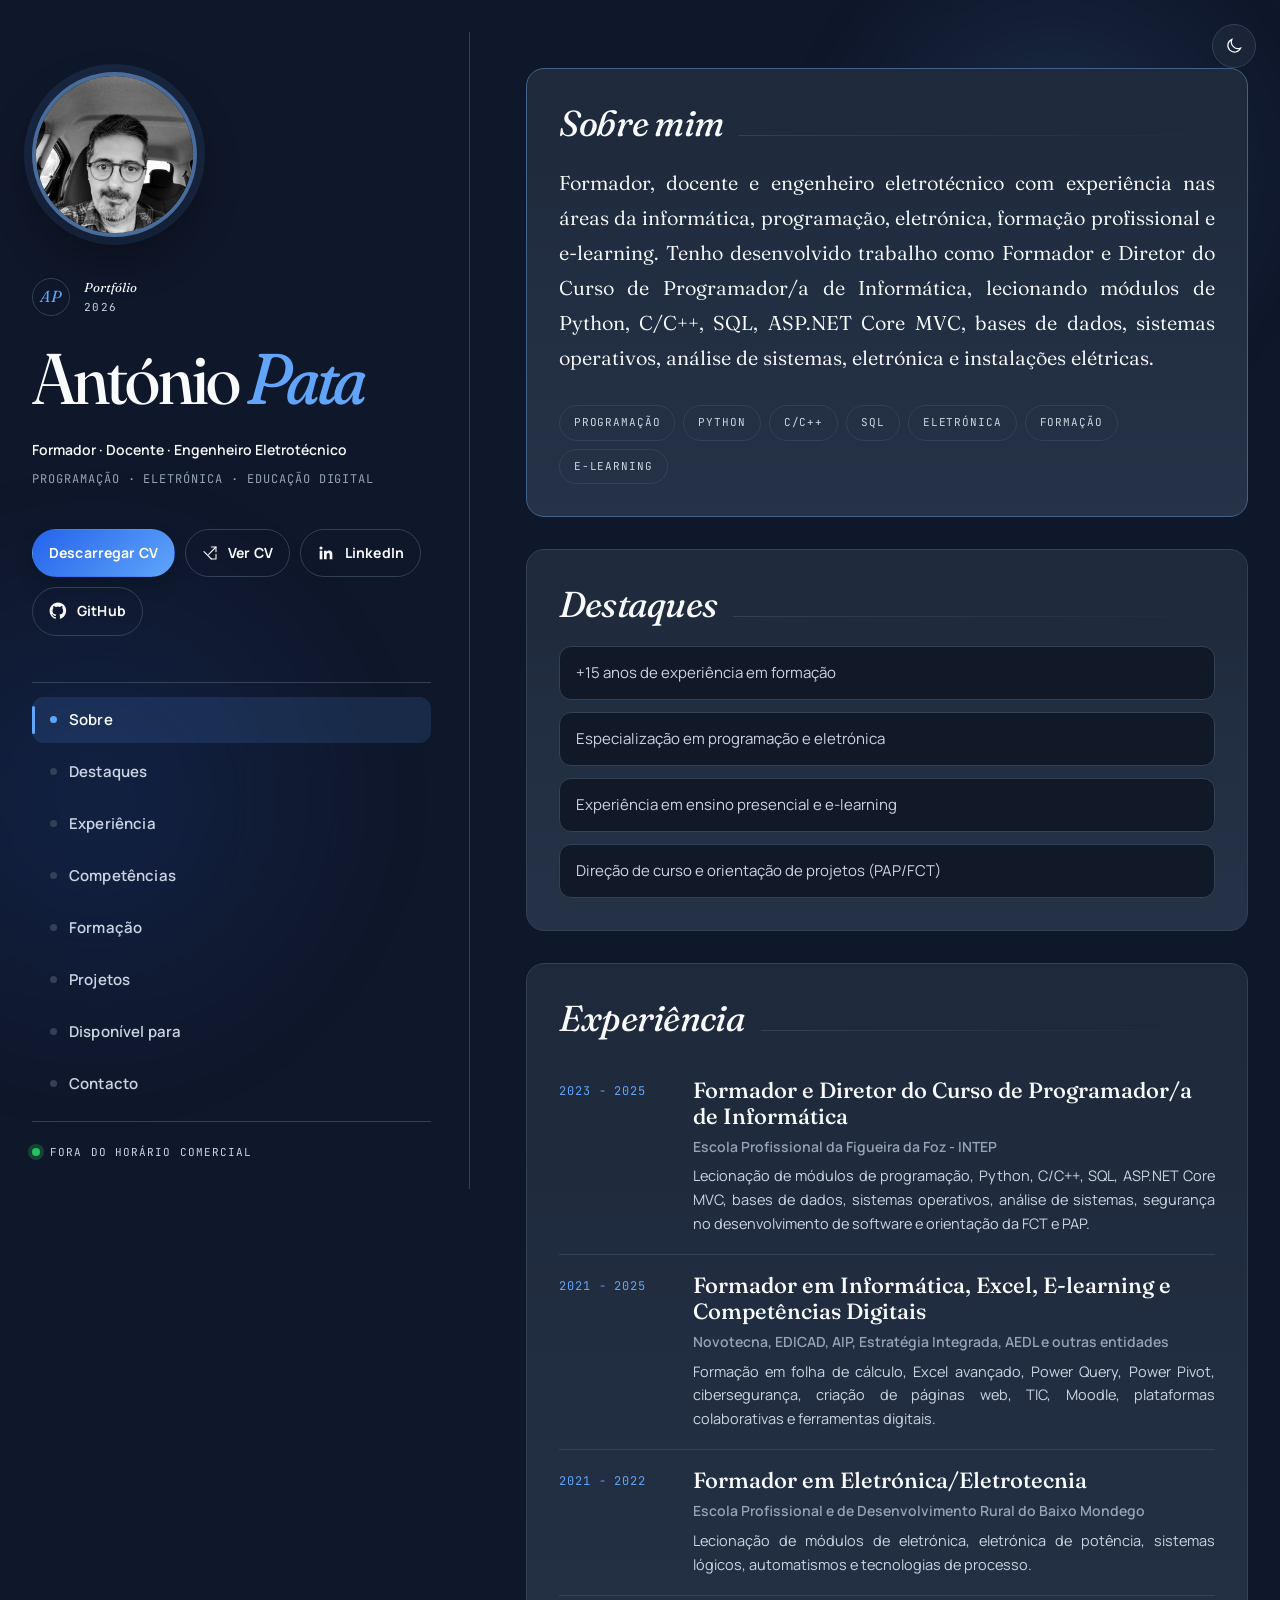
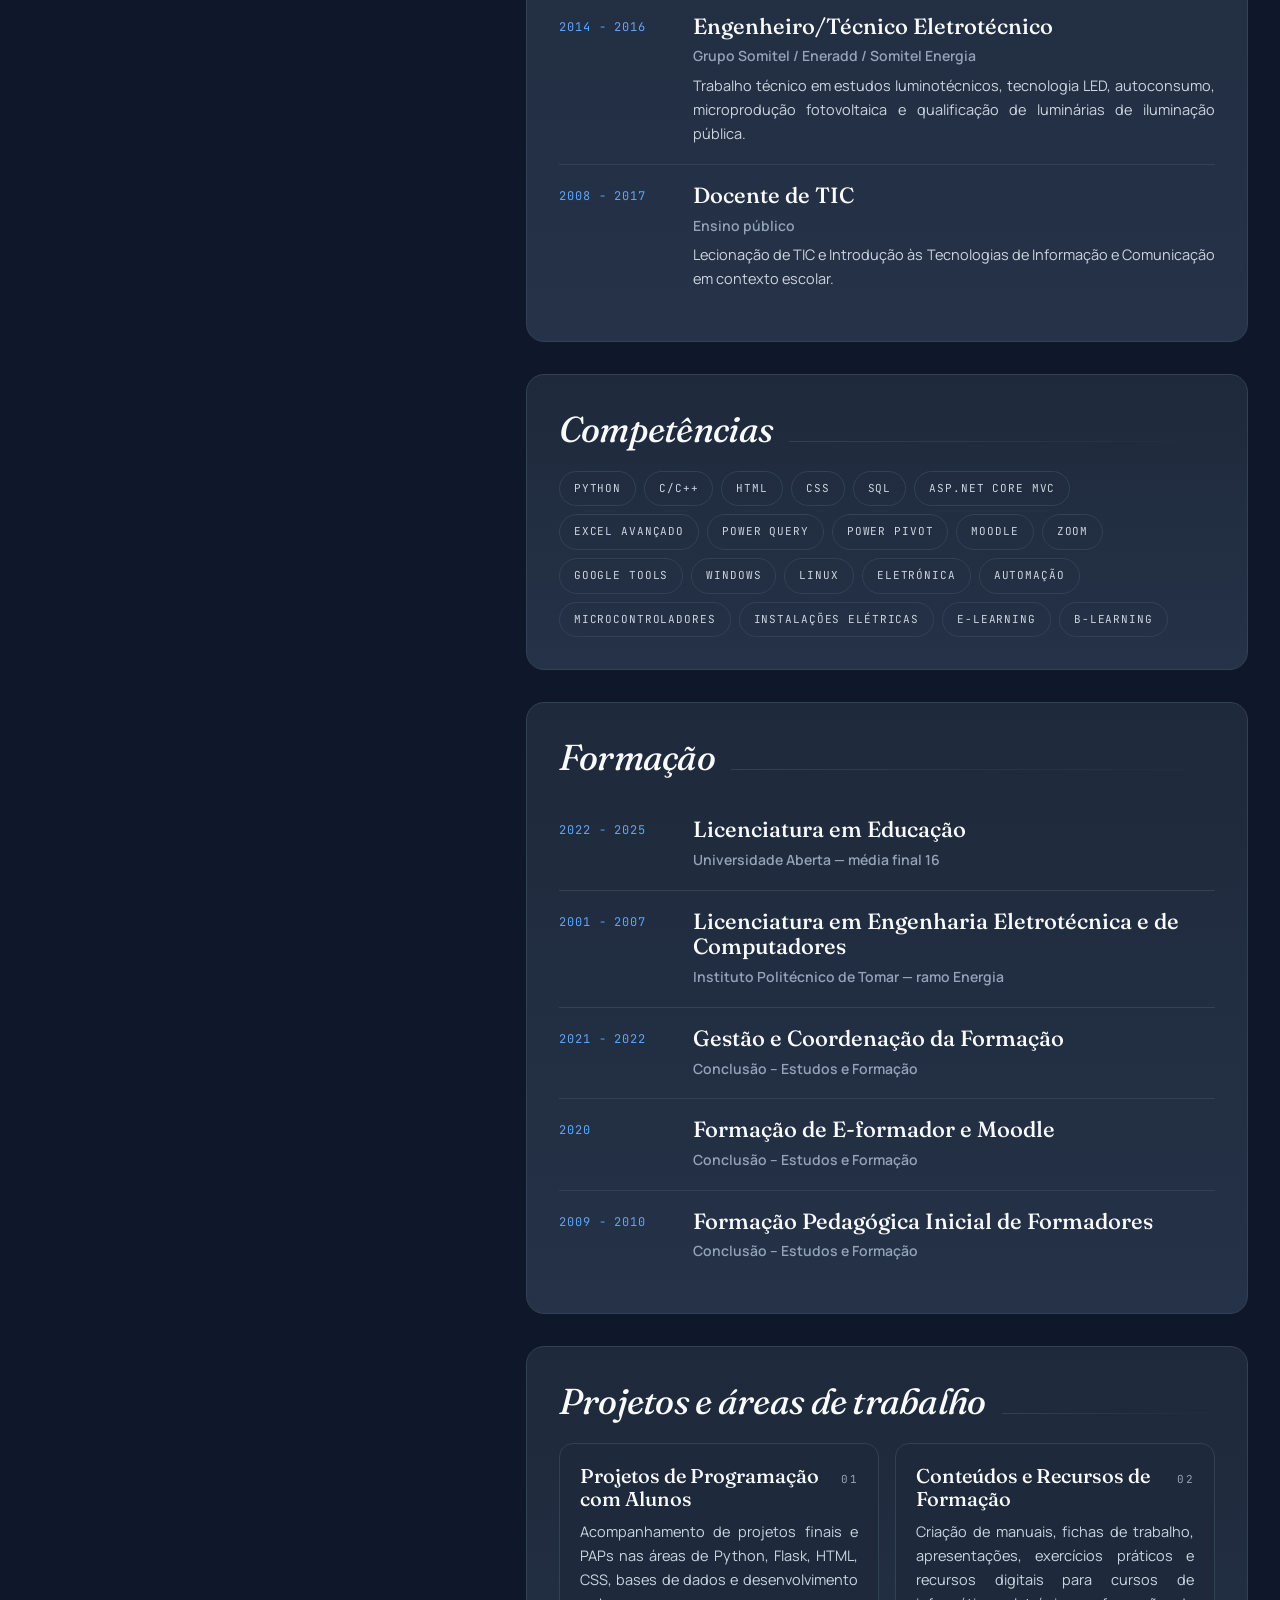
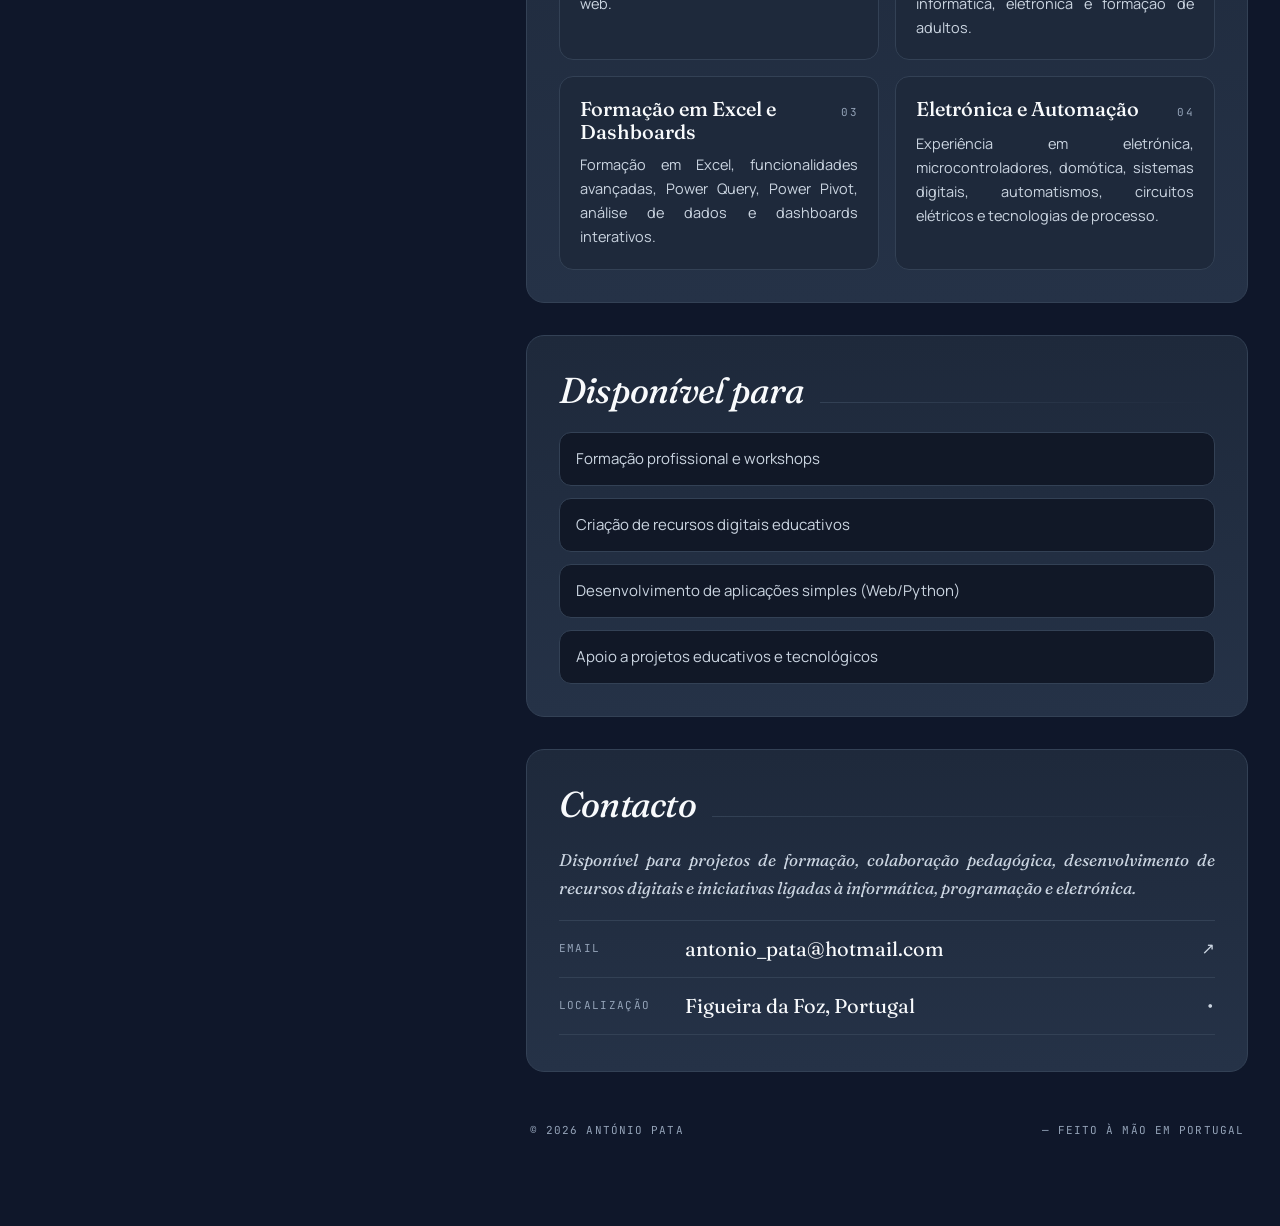
==== index.html @ c6e894ac "Refactor navigation and section IDs in index.html" ====
<!DOCTYPE html>
<html lang="pt">
<head>
  <meta charset="UTF-8">
  <meta name="viewport" content="width=device-width, initial-scale=1.0">

  <title>António Pata | Formador, Docente e Engenheiro Eletrotécnico</title>

  <meta name="description" content="Portfólio de António Pata. Formador, docente e engenheiro eletrotécnico com experiência em programação, informática, eletrónica, educação digital e formação profissional.">

  <link rel="preconnect" href="https://fonts.googleapis.com">
  <link rel="preconnect" href="https://fonts.gstatic.com" crossorigin>
  <link href="https://fonts.googleapis.com/css2?family=Fraunces:ital,opsz,wght,SOFT,WONK@0,9..144,300..900,0..100,0..1;1,9..144,300..900,0..100,0..1&family=Manrope:wght@300..800&family=JetBrains+Mono:wght@400;500&display=swap" rel="stylesheet">

  <link rel="stylesheet" href="style.css">
  <!-- Google tag (gtag.js) -->
<script async src="https://www.googletagmanager.com/gtag/js?id=G-9JG4XQQKQ0"></script>
<script>
  window.dataLayer = window.dataLayer || [];
  function gtag(){dataLayer.push(arguments);}
  gtag('js', new Date());

  gtag('config', 'G-9JG4XQQKQ0');
</script>
</head>

<body>

<div class="grain" aria-hidden="true"></div>

<button id="toggle-theme" type="button" aria-label="Alternar tema">
  <span class="t-icon t-sun" aria-hidden="true">
    <svg viewBox="0 0 24 24" fill="none" stroke="currentColor" stroke-width="1.5" stroke-linecap="round">
      <circle cx="12" cy="12" r="4"/>
      <path d="M12 3v1.5M12 19.5V21M3 12h1.5M19.5 12H21M5.6 5.6l1.1 1.1M17.3 17.3l1.1 1.1M5.6 18.4l1.1-1.1M17.3 6.7l1.1-1.1"/>
    </svg>
  </span>
  <span class="t-icon t-moon" aria-hidden="true">
    <svg viewBox="0 0 24 24" fill="none" stroke="currentColor" stroke-width="1.5" stroke-linecap="round">
      <path d="M20 14.5A8 8 0 0 1 9.5 4 8 8 0 1 0 20 14.5z"/>
    </svg>
  </span>
</button>

<div class="shell">

  <aside class="sidebar">
    <div class="sidebar-inner">

      <div class="profile-photo">
        <img src="foto.jpg" alt="António Pata" loading="lazy">
      </div>

      <div class="brand">
        <span class="brand-mark" aria-hidden="true">AP</span>
        <span class="brand-meta">
          <em>Portfólio</em>
          <span>2026</span>
        </span>
      </div>

      <h1 class="display">
  <span>António</span>
  <span class="display-italic">Pata</span>
</h1>

<p class="headline-mini">
  Formador · Docente · Engenheiro Eletrotécnico
</p>

<p class="headline-sub">
  Programação · Eletrónica · Educação Digital
</p>

    
    <div class="social-buttons">

  <!-- DOWNLOAD -->
  <a href="Curriculum_Vitae_AntonioPata_pt1.pdf" download class="btn btn-primary">
    <span>Descarregar CV</span>
  </a>

  <!-- VER CV (COM ÍCONE) -->
  <a href="Curriculum_Vitae_AntonioPata_pt1.pdf" target="_blank" class="btn btn-secondary">
    <svg width="16" height="16" viewBox="0 0 24 24" fill="none" stroke="currentColor" stroke-width="1.6" stroke-linecap="round" stroke-linejoin="round">
      <path d="M14 3h7v7"/>
      <path d="M10 14L21 3"/>
      <path d="M21 14v7h-7"/>
      <path d="M3 10l11 11"/>
    </svg>
    <span>Ver CV</span>
  </a>

  <!-- LINKEDIN -->
  <a href="https://www.linkedin.com/in/antoniopata/" target="_blank" class="btn btn-secondary">
    <svg width="18" height="18" viewBox="0 0 24 24" fill="currentColor">
      <path d="M20.447 20.452h-3.554v-5.569c0-1.328-.027-3.037-1.852-3.037-1.853 0-2.136 1.445-2.136 2.939v5.667H9.351V9h3.414v1.561h.046c.477-.9 1.637-1.85 3.37-1.85 3.601 0 4.267 2.37 4.267 5.455v6.286z"/>
      <path d="M5.337 7.433a2.062 2.062 0 01-2.063-2.065 2.064 2.064 0 112.063 2.065z"/>
      <path d="M3.555 9h3.564v11.452H3.555z"/>
    </svg>
    <span>LinkedIn</span>
  </a>

  <!-- GITHUB -->
  <a href="https://github.com/APata7" target="_blank" class="btn btn-secondary">
    <svg width="18" height="18" viewBox="0 0 24 24" fill="currentColor">
      <path d="M12 .5C5.73.5.75 5.48.75 11.75c0 4.93 3.18 9.11 7.59 10.59.55.1.75-.24.75-.53v-1.86c-3.09.67-3.74-1.49-3.74-1.49-.5-1.27-1.22-1.6-1.22-1.6-1-.68.08-.66.08-.66 1.1.08 1.68 1.13 1.68 1.13.98 1.67 2.57 1.19 3.2.91.1-.71.38-1.19.69-1.46-2.47-.28-5.07-1.23-5.07-5.5 0-1.22.43-2.22 1.14-3-.11-.28-.5-1.4.11-2.91 0 0 .93-.3 3.05 1.14a10.6 10.6 0 015.56 0c2.12-1.44 3.05-1.14 3.05-1.14.61 1.51.22 2.63.11 2.91.71.78 1.14 1.78 1.14 3 0 4.28-2.6 5.21-5.08 5.49.39.34.73 1 .73 2.02v2.99c0 .29.2.64.76.53 4.4-1.48 7.58-5.66 7.58-10.59C23.25 5.48 18.27.5 12 .5z"/>
    </svg>
    <span>GitHub</span>
  </a>

</div>

      <nav class="dock" aria-label="Secções">
        <a href="#hero"  class="active">Sobre</a>
        <a href="#destaques">Destaques</a>
         <a href="#experiencia">Experiência</a>
        <a href="#competencias">Competências</a>
        <a href="#formacao">Formação</a>
        <a href="#projetos">Projetos</a>
         <a href="#disponivel">Disponível para</a>
        <a href="#contacto">Contacto</a>
      </nav>

      <footer class="sidebar-foot">
        <span class="dot" aria-hidden="true"></span>
        <span id="status">disponível para projetos</span>
      </footer>

    </div>
  </aside>

  <main>

    <section id="hero" class="block block-hero" data-reveal>
      <header class="block-head">
        <h2>Sobre mim</h2>
        <span class="block-rule" aria-hidden="true"></span>
      </header>

      <p id="sobre-texto" class="prose">
        Formador, docente e engenheiro eletrotécnico com experiência nas áreas da informática, programação, eletrónica, formação profissional e e-learning. Tenho desenvolvido trabalho como Formador e Diretor do Curso de Programador/a de Informática, lecionando módulos de Python, C/C++, SQL, ASP.NET Core MVC, bases de dados, sistemas operativos, análise de sistemas, eletrónica e instalações elétricas.
      </p>

      <ul class="chips" id="sobre-chips" aria-label="Áreas de atuação">
        <li>Programação</li>
        <li>Python</li>
        <li>C/C++</li>
        <li>SQL</li>
        <li>Eletrónica</li>
        <li>Formação</li>
        <li>E-learning</li>
      </ul>
    </section>
    <section id="destaques" class="block" data-reveal>
  <header class="block-head">
   <h2>Destaques</h2>
    <span class="block-rule"></span>
  </header>

  <ul class="highlights">
    <li>+15 anos de experiência em formação</li>
    <li>Especialização em programação e eletrónica</li>
    <li>Experiência em ensino presencial e e-learning</li>
    <li>Direção de curso e orientação de projetos (PAP/FCT)</li>
  </ul>
</section>

    <section id="experiencia" class="block" data-reveal>
      <header class="block-head">
       <h2>Experiência</h2>
        <span class="block-rule" aria-hidden="true"></span>
      </header>

      <ul class="timeline" id="experiencia-list">
        <li class="timeline-item">
          <span class="timeline-year">2023 - 2025</span>
          <div class="timeline-body">
            <span class="timeline-cargo">Formador e Diretor do Curso de Programador/a de Informática</span>
            <span class="timeline-empresa">Escola Profissional da Figueira da Foz - INTEP</span>
            <p class="projeto-desc">Lecionação de módulos de programação, Python, C/C++, SQL, ASP.NET Core MVC, bases de dados, sistemas operativos, análise de sistemas, segurança no desenvolvimento de software e orientação da FCT e PAP.</p>
          </div>
        </li>

        <li class="timeline-item">
          <span class="timeline-year">2021 - 2025</span>
          <div class="timeline-body">
            <span class="timeline-cargo">Formador em Informática, Excel, E-learning e Competências Digitais</span>
            <span class="timeline-empresa">Novotecna, EDICAD, AIP, Estratégia Integrada, AEDL e outras entidades</span>
            <p class="projeto-desc">Formação em folha de cálculo, Excel avançado, Power Query, Power Pivot, cibersegurança, criação de páginas web, TIC, Moodle, plataformas colaborativas e ferramentas digitais.</p>
          </div>
        </li>

        <li class="timeline-item">
          <span class="timeline-year">2021 - 2022</span>
          <div class="timeline-body">
            <span class="timeline-cargo">Formador em Eletrónica/Eletrotecnia</span>
            <span class="timeline-empresa">Escola Profissional e de Desenvolvimento Rural do Baixo Mondego</span>
            <p class="projeto-desc">Lecionação de módulos de eletrónica, eletrónica de potência, sistemas lógicos, automatismos e tecnologias de processo.</p>
          </div>
        </li>

        <li class="timeline-item">
          <span class="timeline-year">2014 - 2016</span>
          <div class="timeline-body">
            <span class="timeline-cargo">Engenheiro/Técnico Eletrotécnico</span>
            <span class="timeline-empresa">Grupo Somitel / Eneradd / Somitel Energia</span>
            <p class="projeto-desc">Trabalho técnico em estudos luminotécnicos, tecnologia LED, autoconsumo, microprodução fotovoltaica e qualificação de luminárias de iluminação pública.</p>
          </div>
        </li>

        <li class="timeline-item">
          <span class="timeline-year">2008 - 2017</span>
          <div class="timeline-body">
            <span class="timeline-cargo">Docente de TIC</span>
            <span class="timeline-empresa">Ensino público</span>
            <p class="projeto-desc">Lecionação de TIC e Introdução às Tecnologias de Informação e Comunicação em contexto escolar.</p>
          </div>
        </li>
      </ul>
    </section>

    <section id="competencias" class="block" data-reveal>
      <header class="block-head">
        <h2>Competências</h2>
        <span class="block-rule" aria-hidden="true"></span>
      </header>

      <ul class="chips">
        <li>Python</li>
        <li>C/C++</li>
        <li>HTML</li>
        <li>CSS</li>
        <li>SQL</li>
        <li>ASP.NET Core MVC</li>
        <li>Excel Avançado</li>
        <li>Power Query</li>
        <li>Power Pivot</li>
        <li>Moodle</li>
        <li>Zoom</li>
        <li>Google Tools</li>
        <li>Windows</li>
        <li>Linux</li>
        <li>Eletrónica</li>
        <li>Automação</li>
        <li>Microcontroladores</li>
        <li>Instalações Elétricas</li>
        <li>E-learning</li>
        <li>B-learning</li>
      </ul>
    </section>

    <section id="formacao" class="block" data-reveal>
      <header class="block-head">
       <h2>Formação</h2>
        <span class="block-rule" aria-hidden="true"></span>
      </header>

      <ul class="timeline">
        <li class="timeline-item">
          <span class="timeline-year">2022 - 2025</span>
          <div class="timeline-body">
            <span class="timeline-cargo">Licenciatura em Educação</span>
            <span class="timeline-empresa">Universidade Aberta — média final 16</span>
          </div>
        </li>

        <li class="timeline-item">
          <span class="timeline-year">2001 - 2007</span>
          <div class="timeline-body">
            <span class="timeline-cargo">Licenciatura em Engenharia Eletrotécnica e de Computadores</span>
            <span class="timeline-empresa">Instituto Politécnico de Tomar — ramo Energia</span>
          </div>
        </li>

        <li class="timeline-item">
          <span class="timeline-year">2021 - 2022</span>
          <div class="timeline-body">
            <span class="timeline-cargo">Gestão e Coordenação da Formação</span>
            <span class="timeline-empresa">Conclusão – Estudos e Formação</span>
          </div>
        </li>

        <li class="timeline-item">
          <span class="timeline-year">2020</span>
          <div class="timeline-body">
            <span class="timeline-cargo">Formação de E-formador e Moodle</span>
            <span class="timeline-empresa">Conclusão – Estudos e Formação</span>
          </div>
        </li>

        <li class="timeline-item">
          <span class="timeline-year">2009 - 2010</span>
          <div class="timeline-body">
            <span class="timeline-cargo">Formação Pedagógica Inicial de Formadores</span>
            <span class="timeline-empresa">Conclusão – Estudos e Formação</span>
          </div>
        </li>
      </ul>
    </section>

    <section id="projetos" class="block" data-reveal>
      <header class="block-head">
       <h2>Projetos e áreas de trabalho</h2>
        <span class="block-rule" aria-hidden="true"></span>
      </header>

      <div class="projetos" id="projetos-list">
        <article class="projeto">
          <div class="projeto-head">
            <h3 class="projeto-nome">Projetos de Programação com Alunos</h3>
            <span class="projeto-num">01</span>
          </div>
          <p class="projeto-desc">Acompanhamento de projetos finais e PAPs nas áreas de Python, Flask, HTML, CSS, bases de dados e desenvolvimento web.</p>
        </article>

        <article class="projeto">
          <div class="projeto-head">
            <h3 class="projeto-nome">Conteúdos e Recursos de Formação</h3>
            <span class="projeto-num">02</span>
          </div>
          <p class="projeto-desc">Criação de manuais, fichas de trabalho, apresentações, exercícios práticos e recursos digitais para cursos de informática, eletrónica e formação de adultos.</p>
        </article>

        <article class="projeto">
          <div class="projeto-head">
            <h3 class="projeto-nome">Formação em Excel e Dashboards</h3>
            <span class="projeto-num">03</span>
          </div>
          <p class="projeto-desc">Formação em Excel, funcionalidades avançadas, Power Query, Power Pivot, análise de dados e dashboards interativos.</p>
        </article>

        <article class="projeto">
          <div class="projeto-head">
            <h3 class="projeto-nome">Eletrónica e Automação</h3>
            <span class="projeto-num">04</span>
          </div>
          <p class="projeto-desc">Experiência em eletrónica, microcontroladores, domótica, sistemas digitais, automatismos, circuitos elétricos e tecnologias de processo.</p>
        </article>
      </div>
    </section>
    <section id="disponivel" class="block" data-reveal>
  <header class="block-head">
   <h2>Disponível para</h2>
    <span class="block-rule"></span>
  </header>

  <ul class="disponivel">
    <li>Formação profissional e workshops</li>
    <li>Criação de recursos digitais educativos</li>
    <li>Desenvolvimento de aplicações simples (Web/Python)</li>
    <li>Apoio a projetos educativos e tecnológicos</li>
  </ul>
</section>

    <section id="contacto" class="block block-contact" data-reveal>
      <header class="block-head">
       <h2>Contacto</h2>
        <span class="block-rule" aria-hidden="true"></span>
      </header>

      <p class="contact-lede">
        Disponível para projetos de formação, colaboração pedagógica, desenvolvimento de recursos digitais e iniciativas ligadas à informática, programação e eletrónica.
      </p>

      <div class="contact-list" id="contacto-list">
        <a class="contact-row" href="mailto:antonio_pata@hotmail.com">
          <span class="contact-label">Email</span>
          <span class="contact-value">antonio_pata@hotmail.com</span>
          <span class="contact-arrow">↗</span>
        </a>

        
        <div class="contact-row">
          <span class="contact-label">Localização</span>
          <span class="contact-value">Figueira da Foz, Portugal</span>
          <span class="contact-arrow">•</span>
        </div>
      </div>
    </section>

    <footer class="page-foot">
      <span>&copy; <span id="year"></span> António Pata</span>
      <span class="page-foot-mark">&mdash; feito à mão em Portugal</span>
    </footer>

  </main>
</div>

<script src="script.js"></script>
</body>
</html>
---- style.css ----
:root {
  --bg: #0f172a;
  --bg-soft: #111827;
  --surface: #1e293b;
  --surface-2: #253247;
  --line: #334155;
  --text: #f8fafc;
  --text-dim: #cbd5e1;
  --muted: #94a3b8;
  --accent: #60a5fa;
  --accent-hot: #93c5fd;
  --accent-deep: #2563eb;
  --success: #22c55e;
  --shadow: 0 20px 40px rgba(0,0,0,.35);
  --gradient: linear-gradient(135deg, var(--accent-deep), var(--accent));
  --serif: "Fraunces", "Times New Roman", serif;
  --sans: "Manrope", system-ui, sans-serif;
  --mono: "JetBrains Mono", ui-monospace, monospace;
  --maxw: 1400px;
  --radius: 18px;
}

:root.is-light {
  --bg: #f8fafc;
  --bg-soft: #f1f5f9;
  --surface: #ffffff;
  --surface-2: #f8fafc;
  --line: #e2e8f0;
  --text: #0f172a;
  --text-dim: #475569;
  --muted: #64748b;
  --accent: #2563eb;
  --accent-hot: #3b82f6;
  --accent-deep: #1d4ed8;
  --success: #16a34a;
  --shadow: 0 18px 30px rgba(15,23,42,.10);
}

* { box-sizing: border-box; }

html {
  scroll-behavior: smooth;
  scroll-padding-top: 100px;
}

html, body {
  margin: 0;
  padding: 0;
}

body {
  font-family: var(--sans);
  font-size: 16px;
  line-height: 1.6;
  background: var(--bg);
  color: var(--text);
  overflow-x: hidden;
  -webkit-font-smoothing: antialiased;
}

::selection {
  background: var(--accent);
  color: white;
}

.grain {
  position: fixed;
  inset: 0;
  pointer-events: none;
  z-index: 1;
  opacity: .035;
  mix-blend-mode: overlay;
  background-image: url("data:image/svg+xml;utf8,<svg xmlns='http://www.w3.org/2000/svg' width='160' height='160'><filter id='n'><feTurbulence type='fractalNoise' baseFrequency='0.9' numOctaves='2' stitchTiles='stitch'/><feColorMatrix values='0 0 0 0 0 0 0 0 0 0 0 0 0 0 0 0 0 0 0.6 0'/></filter><rect width='100%' height='100%' filter='url(%23n)'/></svg>");
}

body::before {
  content: "";
  position: fixed;
  inset: -20% -10% auto auto;
  width: 55vw;
  height: 55vw;
  background: radial-gradient(closest-side, color-mix(in oklab, var(--accent) 16%, transparent), transparent 70%);
  z-index: 0;
  pointer-events: none;
  filter: blur(35px);
}

body::after {
  content: "";
  position: fixed;
  left: -25%;
  bottom: -35%;
  width: 65vw;
  height: 65vw;
  background: radial-gradient(closest-side, color-mix(in oklab, var(--accent-deep) 15%, transparent), transparent 70%);
  z-index: 0;
  pointer-events: none;
  filter: blur(45px);
}

/* Layout geral */
.shell {
  position: relative;
  z-index: 2;
  display: grid;
  grid-template-columns: minmax(320px, 36%) 1fr;
  max-width: var(--maxw);
  margin: 0 auto;
  padding: 32px;
}

/* Sidebar */
.sidebar {
  position: relative;
}

.sidebar-inner {
  position: sticky;
  top: 32px;
  min-height: calc(100vh - 64px);
  padding: 32px 38px 28px 0;
  border-right: 1px solid var(--line);
  display: flex;
  flex-direction: column;
  gap: 22px;
}

/* Foto */
.profile-photo {
  margin: 8px 0 10px;
}

.profile-photo img {
  width: 165px;
  height: 165px;
  border-radius: 50%;
  object-fit: cover;
  border: 4px solid color-mix(in oklab, var(--accent) 45%, var(--line));
  box-shadow:
    0 0 0 8px color-mix(in oklab, var(--accent) 10%, transparent),
    var(--shadow);
  transition: transform .3s ease, box-shadow .3s ease;
}

.profile-photo img:hover {
  transform: scale(1.05);
}

/* Marca */
.brand {
  display: flex;
  align-items: center;
  gap: 14px;
  font-family: var(--mono);
  font-size: 11px;
  letter-spacing: .12em;
  text-transform: uppercase;
  color: var(--text-dim);
}

.brand-mark {
  display: inline-grid;
  place-items: center;
  width: 38px;
  height: 38px;
  border: 1px solid var(--line);
  border-radius: 999px;
  font-family: var(--serif);
  font-style: italic;
  font-size: 16px;
  color: var(--accent);
}

.brand-meta {
  display: flex;
  flex-direction: column;
  gap: 2px;
}

.brand-meta em {
  font-family: var(--serif);
  font-style: italic;
  font-size: 13px;
  color: var(--text);
  text-transform: none;
  letter-spacing: 0;
}

/* Nome */
.display {
  font-family: var(--serif);
  font-weight: 450;
  font-size: clamp(46px, 5.6vw, 74px);
  line-height: 1;
  letter-spacing: -0.04em;
  margin: 4px 0 2px;
  font-variation-settings: "opsz" 144, "SOFT" 35, "WONK" 1;
}

.display span {
  display: inline;
}

.display-italic {
  font-style: italic;
  color: var(--accent);
  font-variation-settings: "opsz" 144, "SOFT" 80, "WONK" 1;
}

.display-italic::before {
  content: " ";
}

/* Subtítulos do topo */
.headline-mini {
  margin: 0;
  font-family: var(--sans);
  font-size: 14px;
  font-weight: 600;
  color: var(--text);
  line-height: 1.5;
}

.headline-sub {
  margin: -12px 0 4px;
  font-family: var(--mono);
  font-size: 12px;
  letter-spacing: .08em;
  text-transform: uppercase;
  color: var(--muted);
  line-height: 1.6;
}

/* Mantido caso ainda exista no HTML */
.role,
.lede {
  display: none;
}

/* Botões */
.social-buttons {
  display: flex;
  flex-direction: row;
  flex-wrap: wrap;
  gap: 10px;
  margin: 14px 0 6px;
}

.btn {
  display: inline-flex;
  align-items: center;
  justify-content: center;
  gap: 10px;
  width: auto;
  min-width: auto;
  padding: 12px 16px;
  border-radius: 999px;
  border: 1px solid transparent;
  font-size: 14px;
  font-weight: 700;
  text-decoration: none;
  letter-spacing: .01em;
  transition: all .25s ease;
  box-shadow: 0 8px 18px rgba(0,0,0,.18);
}

.btn svg {
  flex-shrink: 0;
}

.btn-primary {
  background: var(--gradient);
  color: white;
}

.btn-secondary {
  background: transparent;
  color: var(--text);
  border-color: var(--line);
  box-shadow: none;
}

.btn:hover {
  transform: translateY(-2px);
  border-color: var(--accent);
}

.btn-secondary:hover {
  background: color-mix(in oklab, var(--accent) 12%, transparent);
  color: var(--accent-hot);
}

/* Menu */
.dock {
  display: flex;
  flex-direction: column;
  border-top: 1px solid var(--line);
  border-bottom: 1px solid var(--line);
  padding: 8px 0;
  margin-top: 18px;
}

.dock a {
  display: flex;
  align-items: baseline;
  gap: 14px;
  padding: 8px 0;
  color: var(--text-dim);
  text-decoration: none;
  font-size: 15px;
  font-weight: 500;
  transition: all .2s ease;
}

.dock a span {
  width: 22px;
  font-family: var(--mono);
  font-size: 11px;
  letter-spacing: .12em;
  color: var(--muted);
}

.dock a:hover {
  color: var(--text);
  padding-left: 8px;
}

.dock a:hover span {
  color: var(--accent);
}

/* Rodapé sidebar */
.sidebar-foot {
  display: flex;
  align-items: center;
  gap: 10px;
  margin-top: auto;
  font-family: var(--mono);
  font-size: 11px;
  letter-spacing: .1em;
  text-transform: uppercase;
  color: var(--text-dim);
}

.dot {
  width: 8px;
  height: 8px;
  background: var(--success);
  border-radius: 999px;
  box-shadow: 0 0 0 4px color-mix(in oklab, var(--success) 25%, transparent);
  animation: pulse 2.4s ease-in-out infinite;
}

@keyframes pulse {
  0%, 100% {
    box-shadow: 0 0 0 4px color-mix(in oklab, var(--success) 25%, transparent);
  }
  50% {
    box-shadow: 0 0 0 8px color-mix(in oklab, var(--success) 8%, transparent);
  }
}

/* Main */
main {
  padding: 36px 0 36px 56px;
  display: flex;
  flex-direction: column;
  gap: 24px;
}

.block {
  position: relative;
  padding: 36px 32px 32px;
  background: linear-gradient(180deg, var(--surface), var(--surface-2));
  border: 1px solid var(--line);
  border-radius: var(--radius);
  opacity: 0;
  transform: translateY(18px);
  transition: all .45s ease;
  margin-bottom: 8px;
}

.block.is-revealed {
  opacity: 1;
  transform: none;
}

.block-hero {
  border: 1px solid color-mix(in oklab, var(--accent) 35%, var(--line));
}

.block-head {
  display: grid;
  grid-template-columns: auto 1fr;
  align-items: baseline;
  gap: 16px;
  margin: 0 0 24px;
}

.block-num {
  font-family: var(--mono);
  font-size: 11px;
  letter-spacing: .14em;
  color: var(--muted);
}

.block-head h2 {
  font-family: var(--serif);
  font-weight: 450;
  font-style: italic;
  font-size: 36px;
  line-height: 1;
  letter-spacing: -0.02em;
  margin: 0;
  color: var(--text);
}

.block-rule {
  height: 1px;
  background: linear-gradient(90deg, var(--line), transparent);
}

/* Texto */
.prose,
#sobre-texto {
  font-family: var(--serif);
  font-size: 20px;
  line-height: 1.75;
  font-weight: 350;
  color: var(--text);
  margin: 0 0 30px;
  max-width: 68ch;
  text-align: justify !important;
  text-align-last: left;
}

.projeto-desc,
.timeline-body p,
.contact-lede {
  text-align: justify !important;
  line-height: 1.65;
}

strong {
  color: var(--accent);
  font-weight: 700;
}

/* Chips */
.chips {
  list-style: none;
  display: flex;
  flex-wrap: wrap;
  gap: 8px;
  margin: 0;
  padding: 0;
}

.chips li {
  font-family: var(--mono);
  font-size: 11px;
  letter-spacing: .08em;
  text-transform: uppercase;
  color: var(--text-dim);
  padding: 8px 14px;
  border: 1px solid var(--line);
  border-radius: 999px;
  background: transparent;
  transition: all .2s ease;
}

.chips li:hover {
  color: var(--accent);
  border-color: var(--accent);
  transform: translateY(-2px);
}

/* Timeline */
.timeline {
  list-style: none;
  margin: 0;
  padding: 0;
}

.timeline-item {
  display: grid;
  grid-template-columns: 110px 1fr;
  gap: 24px;
  padding: 18px 0;
  border-top: 1px solid var(--line);
}

.timeline-item:first-child {
  border-top: 0;
}

.timeline-year {
  font-family: var(--mono);
  font-size: 12px;
  letter-spacing: .08em;
  color: var(--accent);
  padding-top: 4px;
}

.timeline-body {
  display: flex;
  flex-direction: column;
  gap: 6px;
}

.timeline-cargo {
  font-family: var(--serif);
  font-size: 22px;
  line-height: 1.18;
  font-weight: 500;
  color: var(--text);
}

.timeline-empresa {
  font-size: 14px;
  font-weight: 600;
  color: var(--muted);
}

/* Projetos */
.projetos {
  display: grid;
  grid-template-columns: 1fr 1fr;
  gap: 16px;
}

.projeto {
  position: relative;
  padding: 20px;
  background: var(--surface);
  border: 1px solid var(--line);
  border-radius: 14px;
  display: flex;
  flex-direction: column;
  gap: 10px;
  transition: all .25s ease;
}

.projeto:hover {
  transform: translateY(-5px);
  border-color: var(--accent);
  box-shadow: var(--shadow);
}

.projeto-head {
  display: flex;
  align-items: baseline;
  justify-content: space-between;
  gap: 12px;
}

.projeto-nome {
  font-family: var(--serif);
  font-size: 20px;
  line-height: 1.15;
  font-weight: 500;
  margin: 0;
}

.projeto-num {
  font-family: var(--mono);
  font-size: 11px;
  letter-spacing: .12em;
  color: var(--muted);
}

.projeto-desc {
  font-size: 14.5px;
  color: var(--text-dim);
  margin: 0;
}

/* Contacto */
.block-contact {
  padding-bottom: 36px;
}

.contact-lede {
  font-family: var(--serif);
  font-style: italic;
  font-size: 17px;
  color: var(--text-dim);
  margin: 0 0 18px;
}

.contact-list {
  display: flex;
  flex-direction: column;
  border-top: 1px solid var(--line);
}

.contact-row {
  display: grid;
  grid-template-columns: 110px 1fr auto;
  align-items: center;
  gap: 16px;
  padding: 12px 0;
  border-bottom: 1px solid var(--line);
  text-decoration: none;
  color: var(--text);
  transition: all .2s ease;
}

.contact-row:hover {
  padding-left: 8px;
  color: var(--accent);
}

.contact-label {
  font-family: var(--mono);
  font-size: 11px;
  letter-spacing: .12em;
  text-transform: uppercase;
  color: var(--muted);
}

.contact-value {
  font-family: var(--serif);
  font-size: 20px;
  word-break: break-word;
}

.contact-arrow {
  color: var(--text-dim);
}

.page-foot {
  display: flex;
  align-items: center;
  justify-content: space-between;
  padding: 18px 4px;
  font-family: var(--mono);
  font-size: 11px;
  letter-spacing: .1em;
  text-transform: uppercase;
  color: var(--muted);
}

/* Botão tema */
#toggle-theme {
  position: fixed;
  top: 24px;
  right: 24px;
  z-index: 50;
  width: 44px;
  height: 44px;
  display: grid;
  place-items: center;
  border: 1px solid var(--line);
  border-radius: 999px;
  background: color-mix(in oklab, var(--surface) 80%, transparent);
  color: var(--text);
  cursor: pointer;
  backdrop-filter: blur(12px);
  transition: all .25s ease;
}

#toggle-theme:hover {
  transform: rotate(-12deg) scale(1.05);
  color: var(--accent);
}

.t-icon {
  display: grid;
  place-items: center;
}

.t-icon svg {
  width: 20px;
  height: 20px;
}

.t-sun {
  display: none;
}

.t-moon {
  display: grid;
}

:root.is-light .t-sun {
  display: grid;
}

:root.is-light .t-moon {
  display: none;
}

/* Reveal */
[data-reveal] .timeline-item,
[data-reveal] .projeto,
[data-reveal] .chips li,
[data-reveal] .contact-row {
  opacity: 0;
  transform: translateY(10px);
  transition: all .55s ease;
}

[data-reveal].is-revealed .timeline-item,
[data-reveal].is-revealed .projeto,
[data-reveal].is-revealed .chips li,
[data-reveal].is-revealed .contact-row {
  opacity: 1;
  transform: none;
}

/* Responsivo */
@media (max-width: 980px) {
  .shell {
    grid-template-columns: 1fr;
    padding: 20px;
    gap: 24px;
  }

  .sidebar-inner {
    position: relative;
    top: 0;
    border-right: 0;
    border-bottom: 1px solid var(--line);
    min-height: 0;
    padding: 80px 20px 28px;
    text-align: center;
    align-items: center;
  }

  .profile-photo {
    position: absolute;
    top: -60px;
    left: 50%;
    transform: translateX(-50%);
    margin: 0;
  }

  .profile-photo img {
    width: 125px;
    height: 125px;
  }

  .display {
    font-size: clamp(42px, 11vw, 64px);
    text-align: center;
  }

  .headline-mini,
  .headline-sub {
    text-align: center;
  }

  .social-buttons {
    justify-content: center;
  }

  .dock {
    width: 100%;
    display: grid;
    grid-template-columns: repeat(2, 1fr);
    gap: 0 24px;
  }

  main {
    padding: 28px 0;
  }

  .projetos {
    grid-template-columns: 1fr;
  }

  #toggle-theme {
    top: 16px;
    right: 16px;
  }
}

@media (max-width: 560px) {
  .shell {
    padding: 16px;
  }

  .block {
    padding: 26px 20px 22px;
  }

  .block-head h2 {
    font-size: 28px;
  }

  .timeline-item {
    grid-template-columns: 1fr;
    gap: 6px;
  }

  .timeline-year {
    padding-top: 0;
  }

  .contact-row {
    grid-template-columns: 1fr auto;
  }

  .contact-label {
    display: none;
  }

  #sobre-texto,
  .prose,
  .projeto-desc,
  .timeline-body p,
  .contact-lede {
    text-align: left !important;
  }

  .social-buttons {
    flex-direction: column;
    width: 100%;
  }

  .social-buttons .btn {
    width: 100%;
  }

  .profile-photo img {
    width: 120px;
    height: 120px;
  }

  .page-foot {
    flex-direction: column;
    gap: 6px;
    text-align: center;
  }
}

@media (prefers-reduced-motion: reduce) {
  *,
  *::before,
  *::after {
    animation-duration: 0.001ms !important;
    transition-duration: 0.001ms !important;
  }

  html {
    scroll-behavior: auto;
  }
}
/* =========================================
   NOVAS SECÇÕES
   ========================================= */

.highlights,
.disponivel {
  list-style: none;
  padding: 0;
  margin: 0;
  display: flex;
  flex-direction: column;
  gap: 12px;
}

.highlights li,
.disponivel li {
  padding: 14px 16px;
  background: var(--bg-soft);
  border: 1px solid var(--line);
  border-radius: 12px;
  font-size: 15px;
  color: var(--text-dim);
  transition: all 0.2s ease;
}

.highlights li:hover,
.disponivel li:hover {
  transform: translateX(6px);
  color: var(--text);
  border-color: var(--accent);
}
/* =========================================
   MENU LATERAL PREMIUM
   ========================================= */

.dock {
  display: flex;
  flex-direction: column;
  gap: 6px;
  border-top: 1px solid var(--line);
  border-bottom: 1px solid var(--line);
  padding: 14px 0;
  margin-top: 18px;
}

.dock a {
  position: relative;
  display: flex;
  align-items: center;
  gap: 12px;
  padding: 11px 14px 11px 18px;
  border-radius: 12px;
  color: var(--text-dim);
  text-decoration: none;
  font-size: 15px;
  font-weight: 600;
  letter-spacing: .01em;
  transition: all .25s ease;
}

.dock a::before {
  content: "";
  width: 7px;
  height: 7px;
  border-radius: 999px;
  background: var(--line);
  transition: all .25s ease;
}

.dock a::after {
  content: "";
  position: absolute;
  left: 0;
  top: 9px;
  bottom: 9px;
  width: 3px;
  border-radius: 999px;
  background: transparent;
  transition: all .25s ease;
}

.dock a:hover {
  color: var(--text);
  background: color-mix(in oklab, var(--accent) 10%, transparent);
  transform: translateX(4px);
}

.dock a:hover::before {
  background: var(--accent);
  box-shadow: 0 0 0 4px color-mix(in oklab, var(--accent) 18%, transparent);
}

.dock a:hover::after {
  background: var(--accent);
}

/* Estado visual para link ativo, se adicionares class="active" manualmente */
.dock a.active {
  color: var(--text);
  background: color-mix(in oklab, var(--accent) 14%, transparent);
}

.dock a.active::before {
  background: var(--accent);
}

.dock a.active::after {
  background: var(--accent);
}
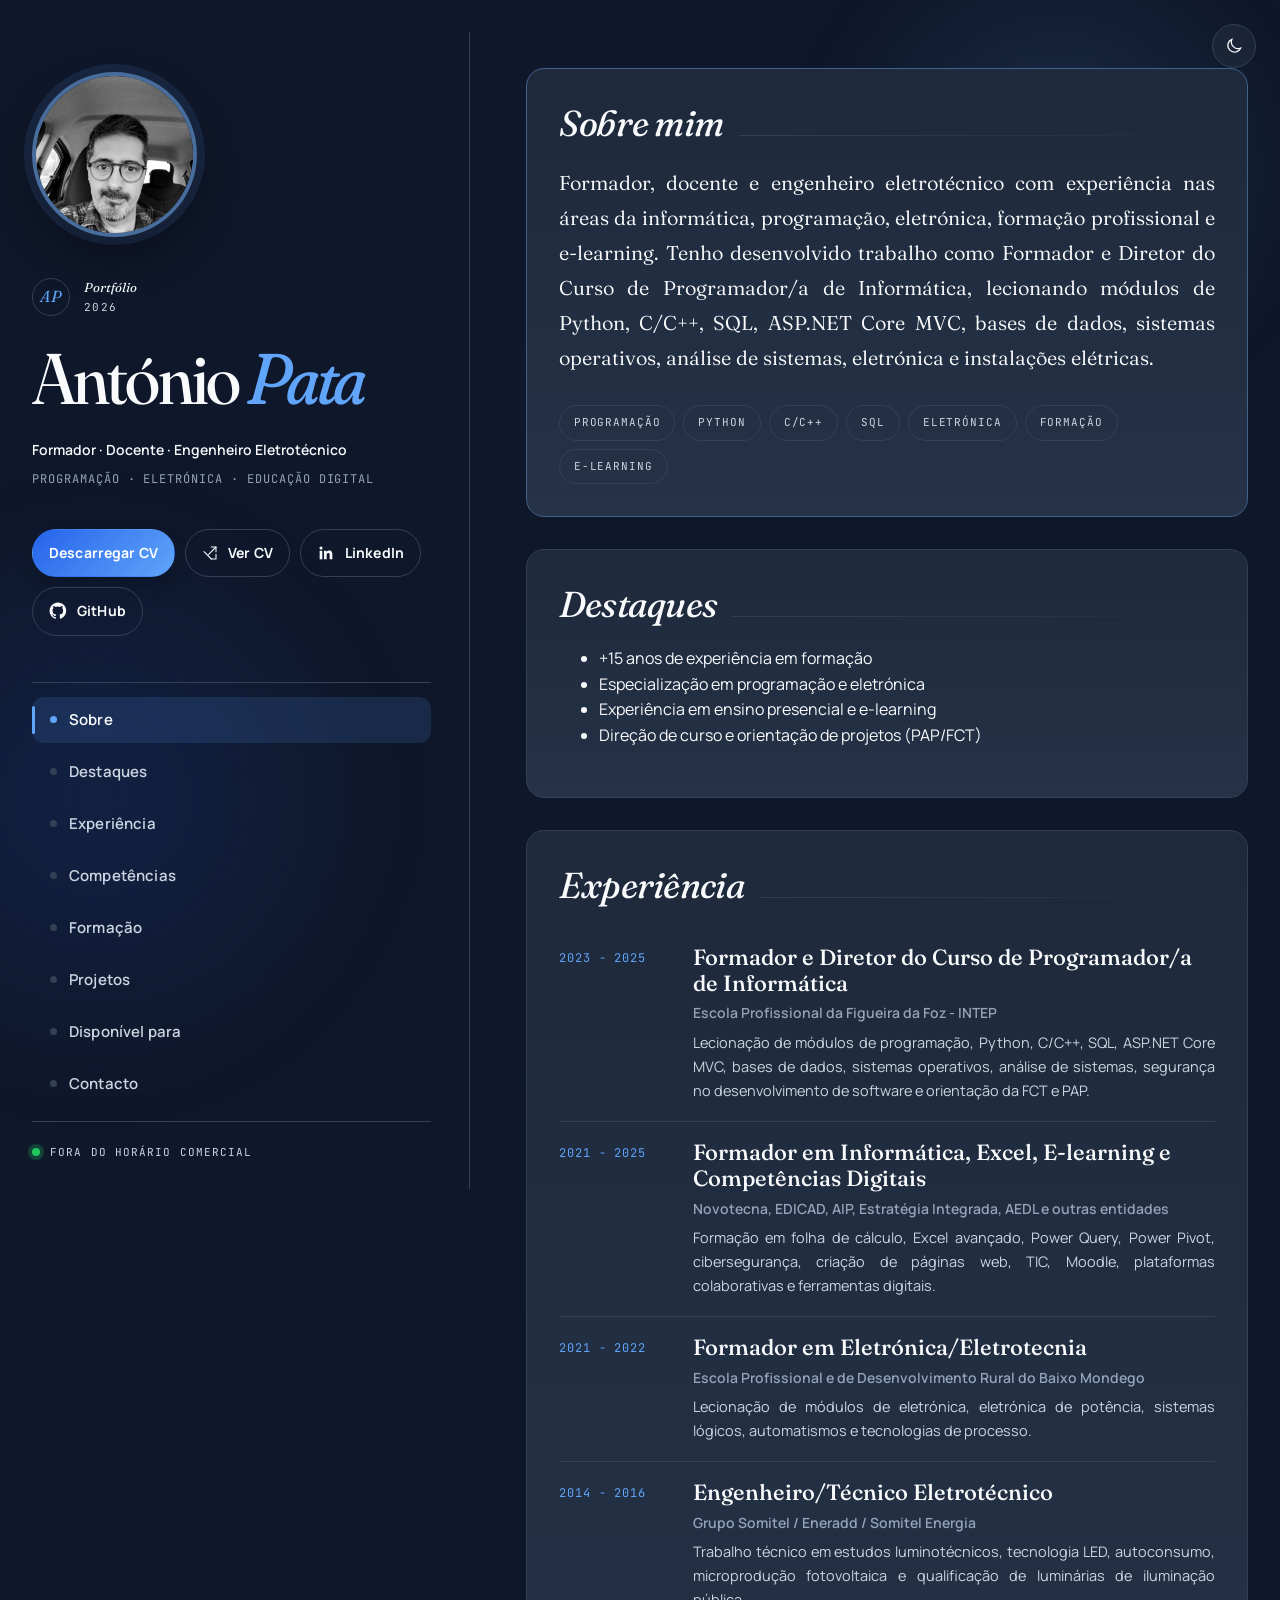
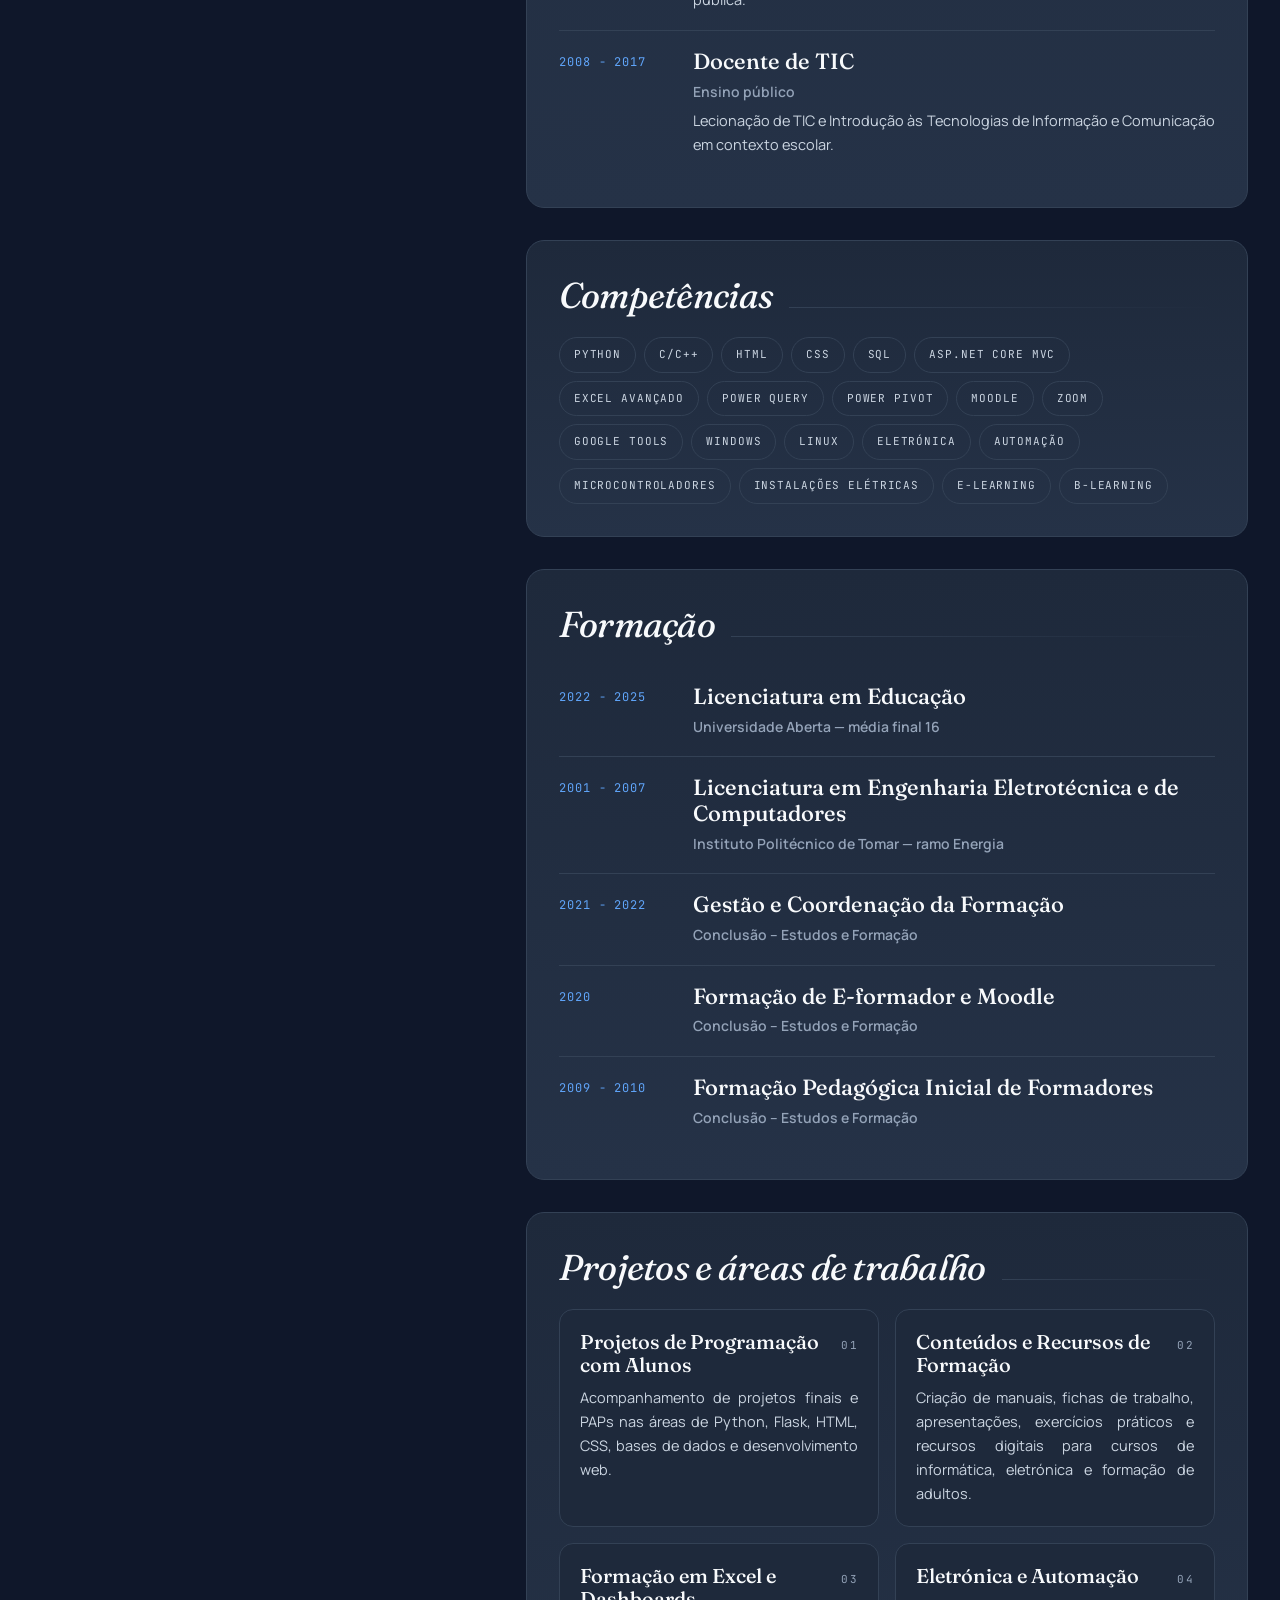
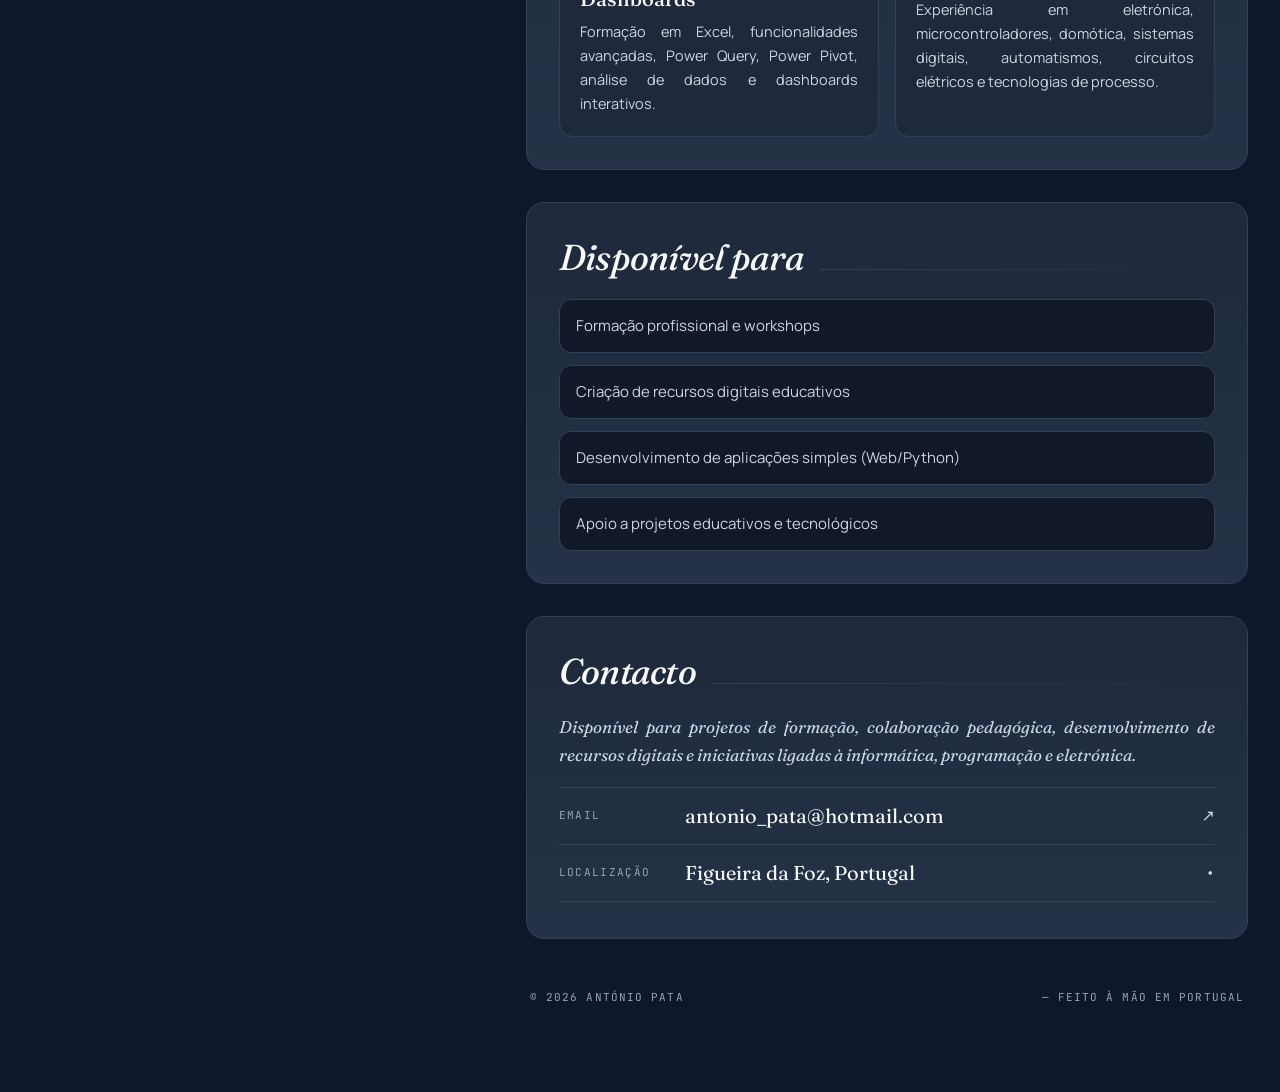
==== commit 0631856d: "Rename highlights class to destaques in index.html" ====
--- a/index.html
+++ b/index.html
@@ -158,7 +158,7 @@
     <span class="block-rule"></span>
   </header>
 
-  <ul class="highlights">
+  <ul class="destaques">
     <li>+15 anos de experiência em formação</li>
     <li>Especialização em programação e eletrónica</li>
     <li>Experiência em ensino presencial e e-learning</li>
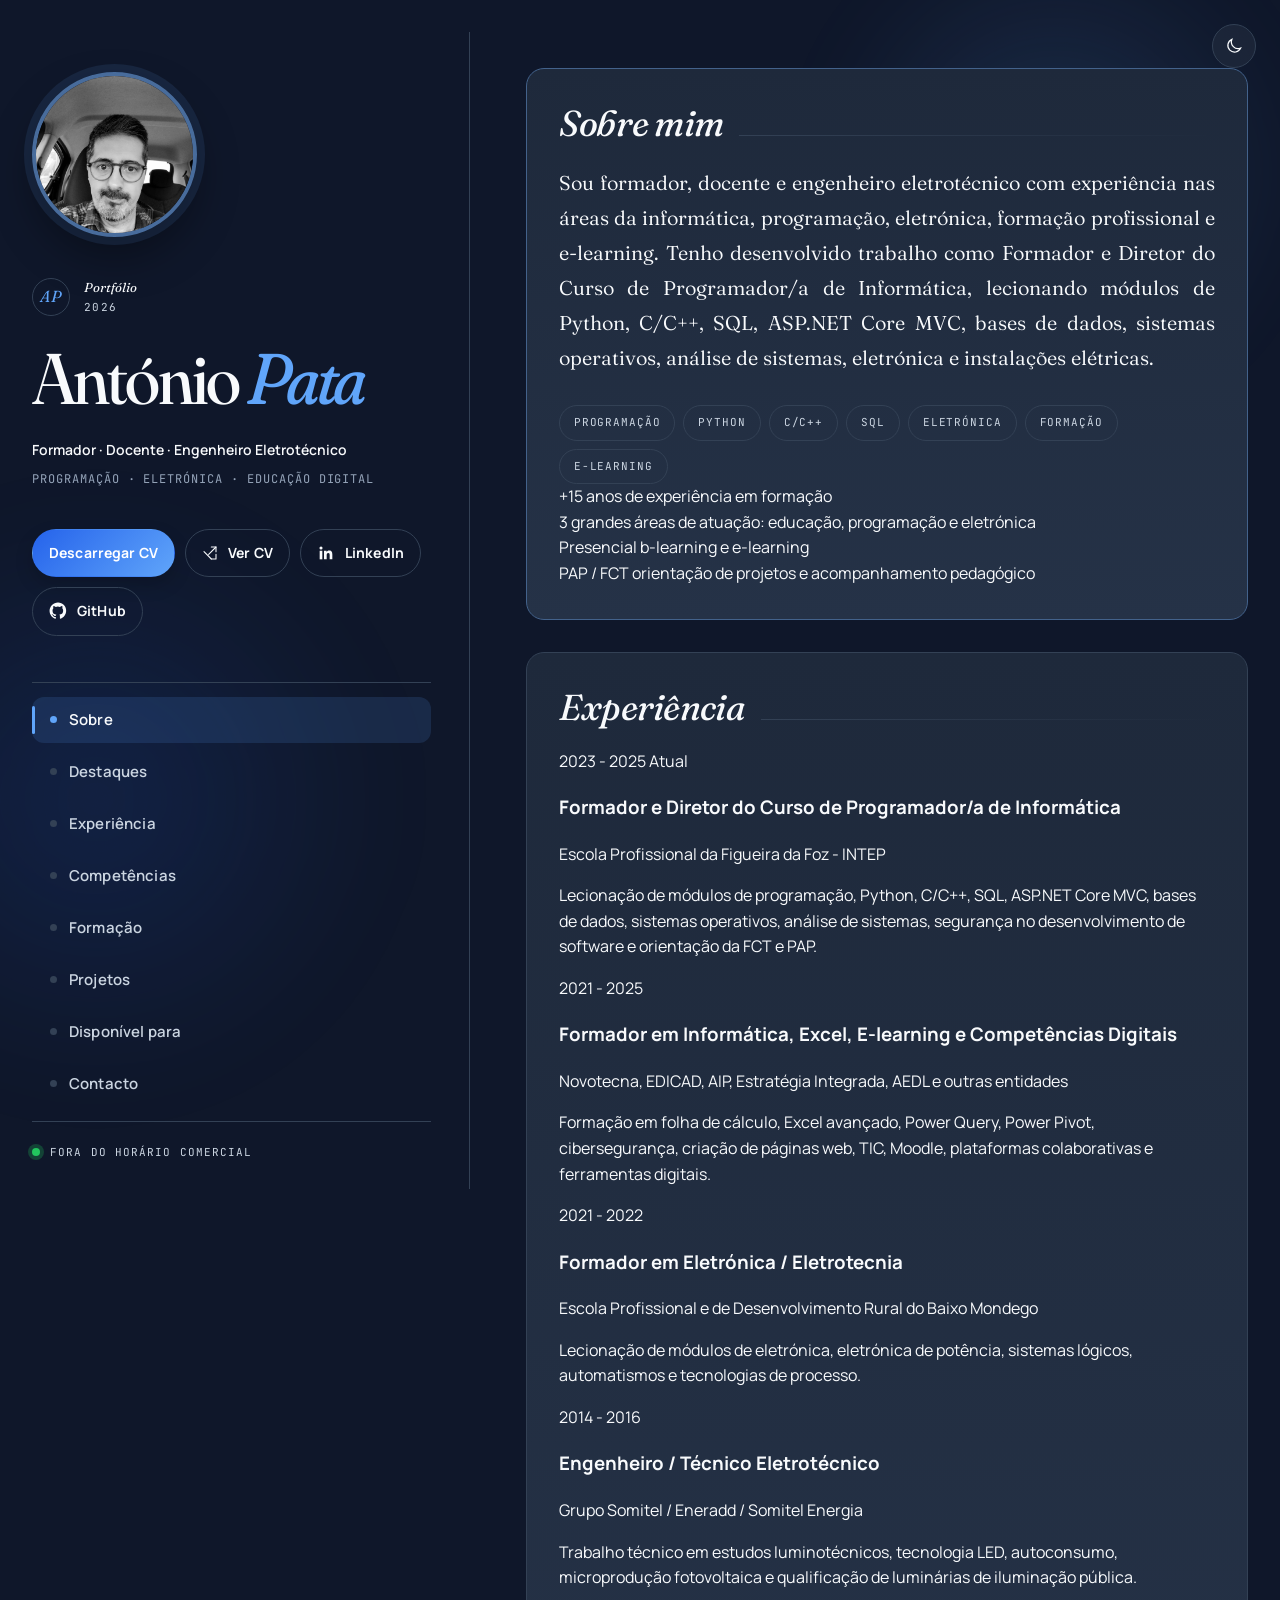
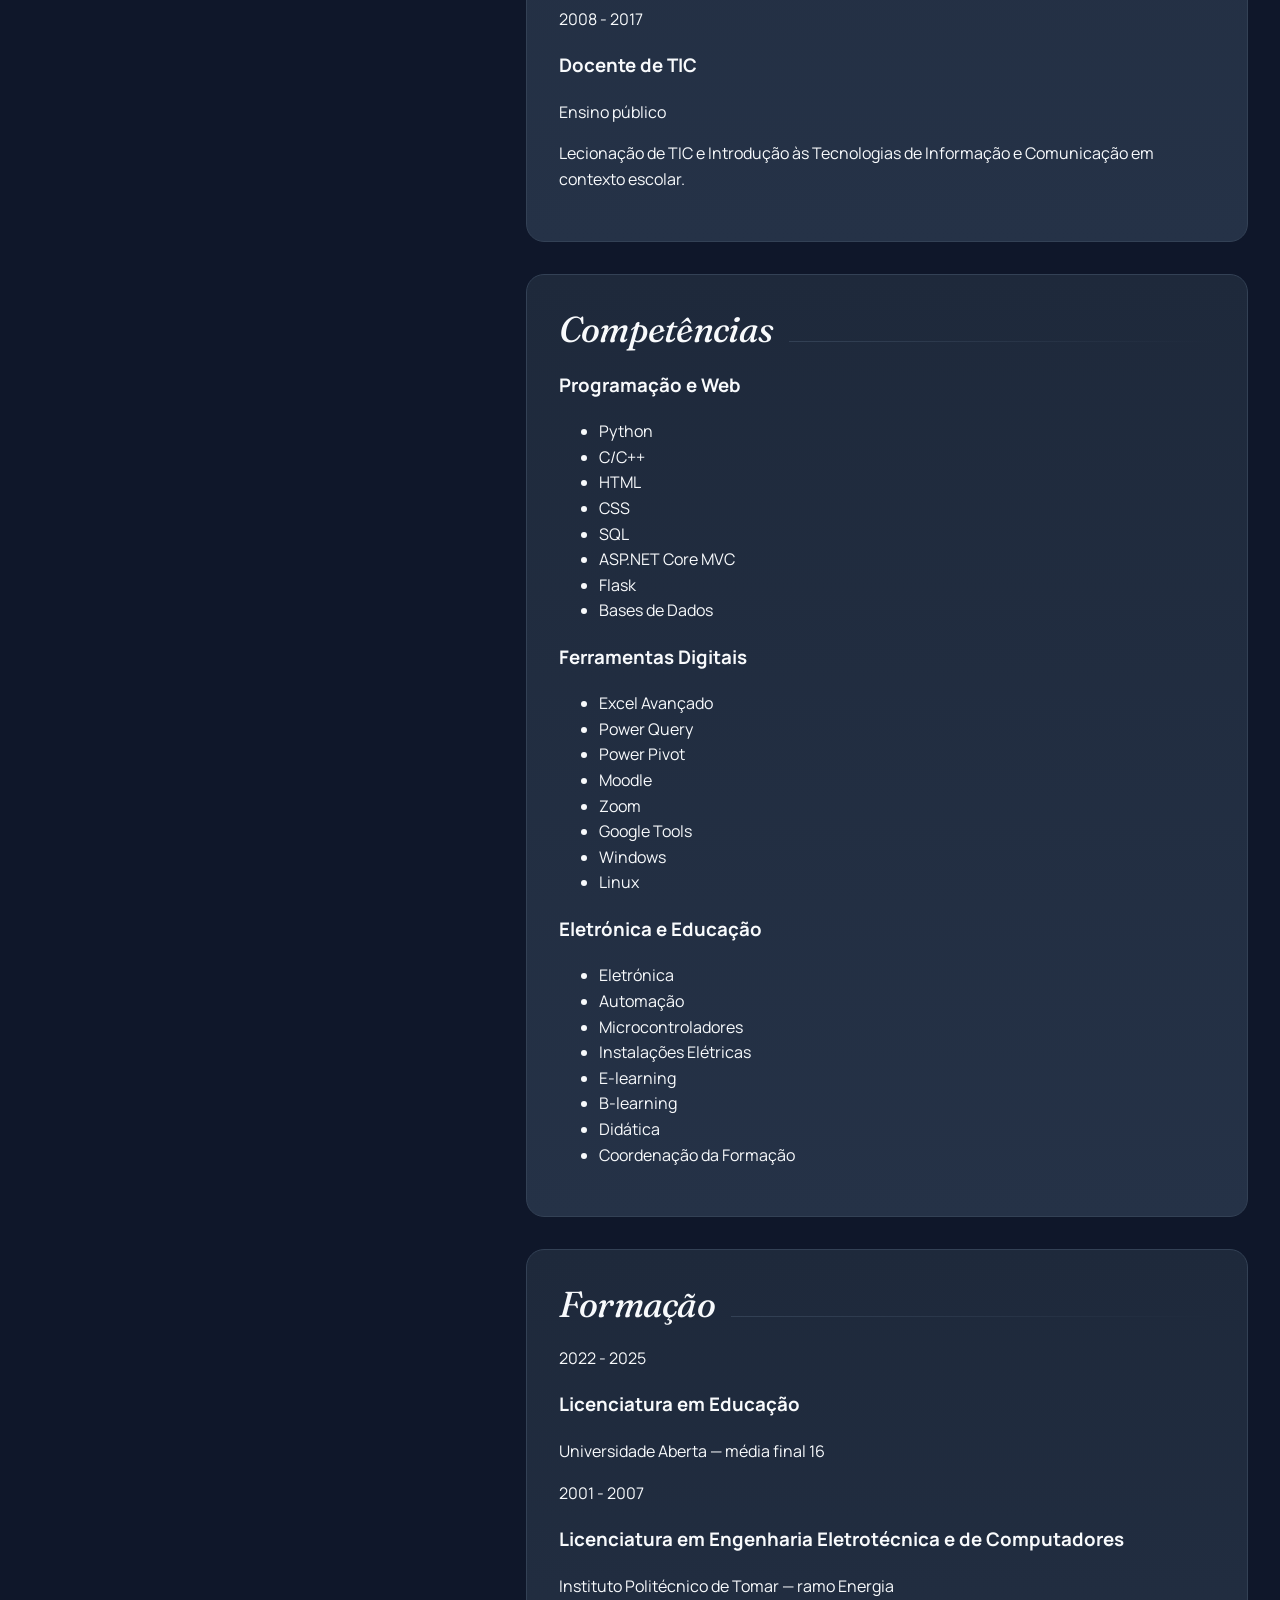
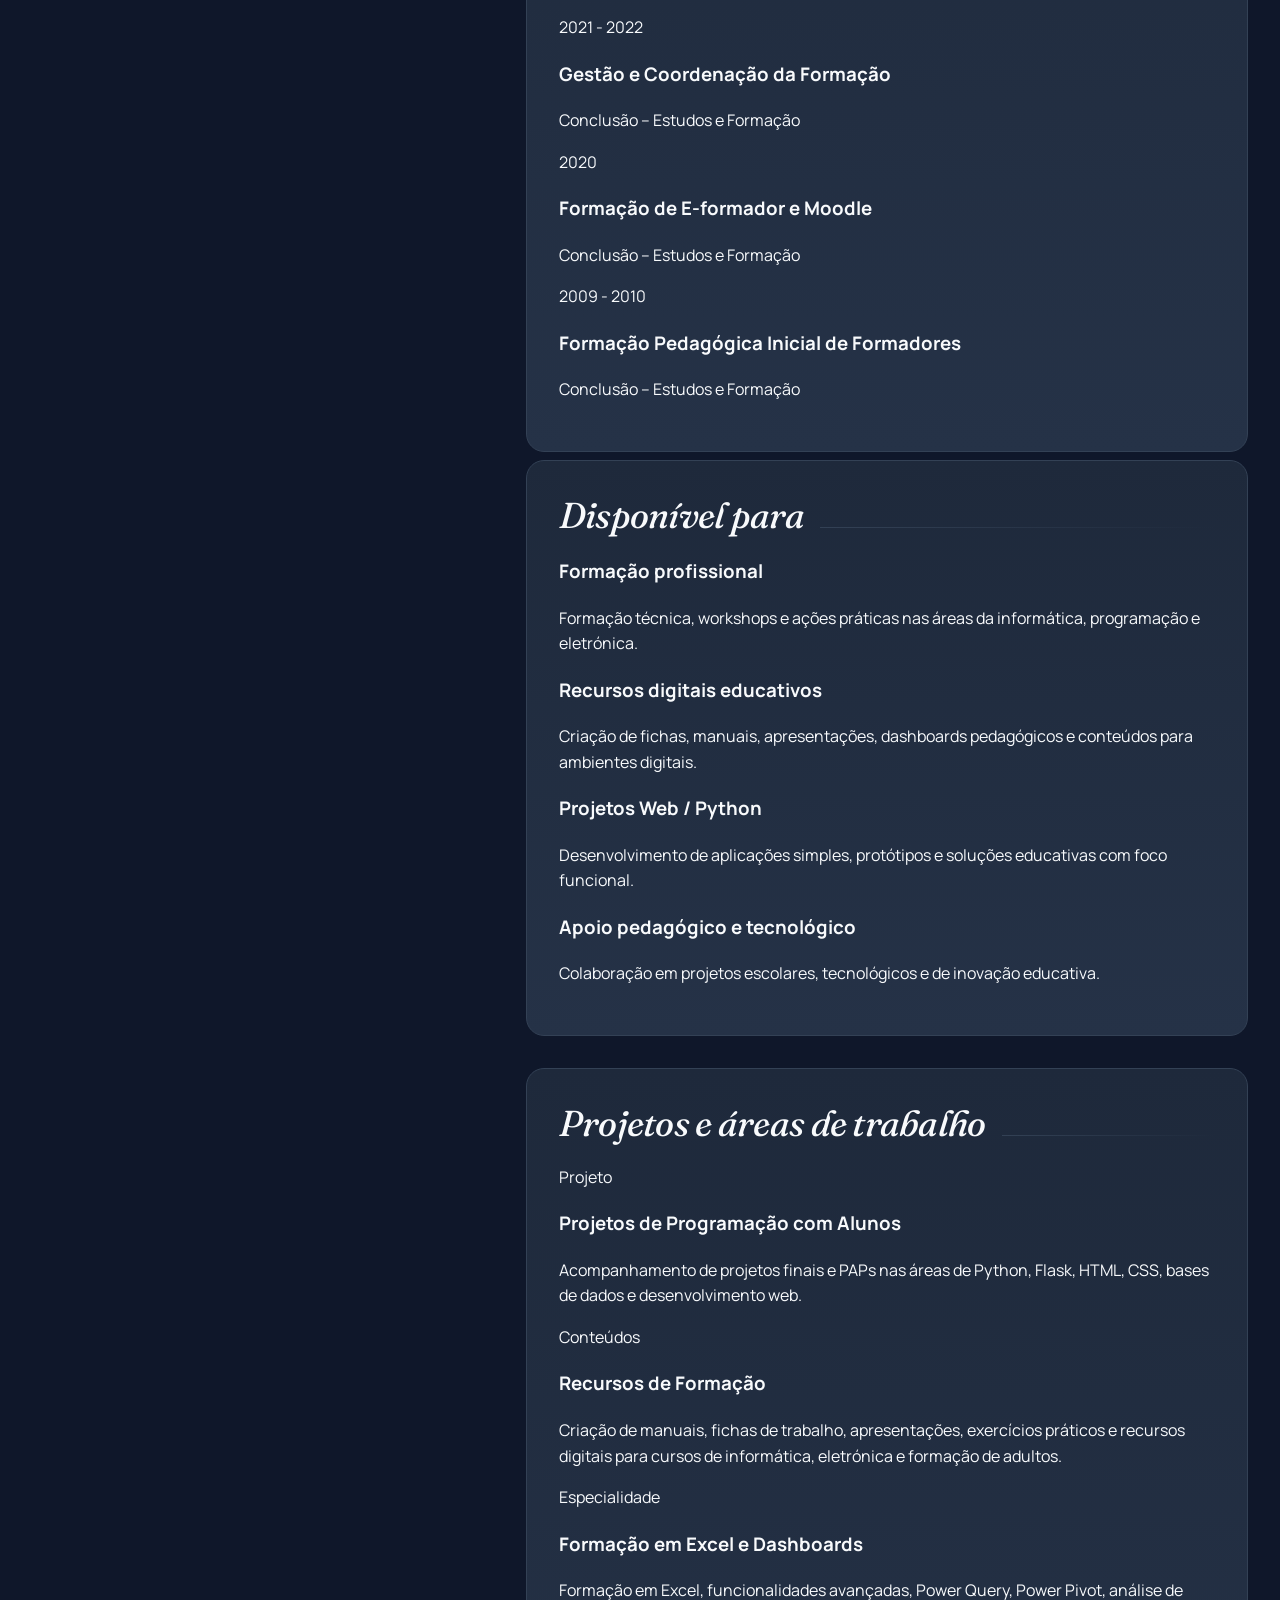
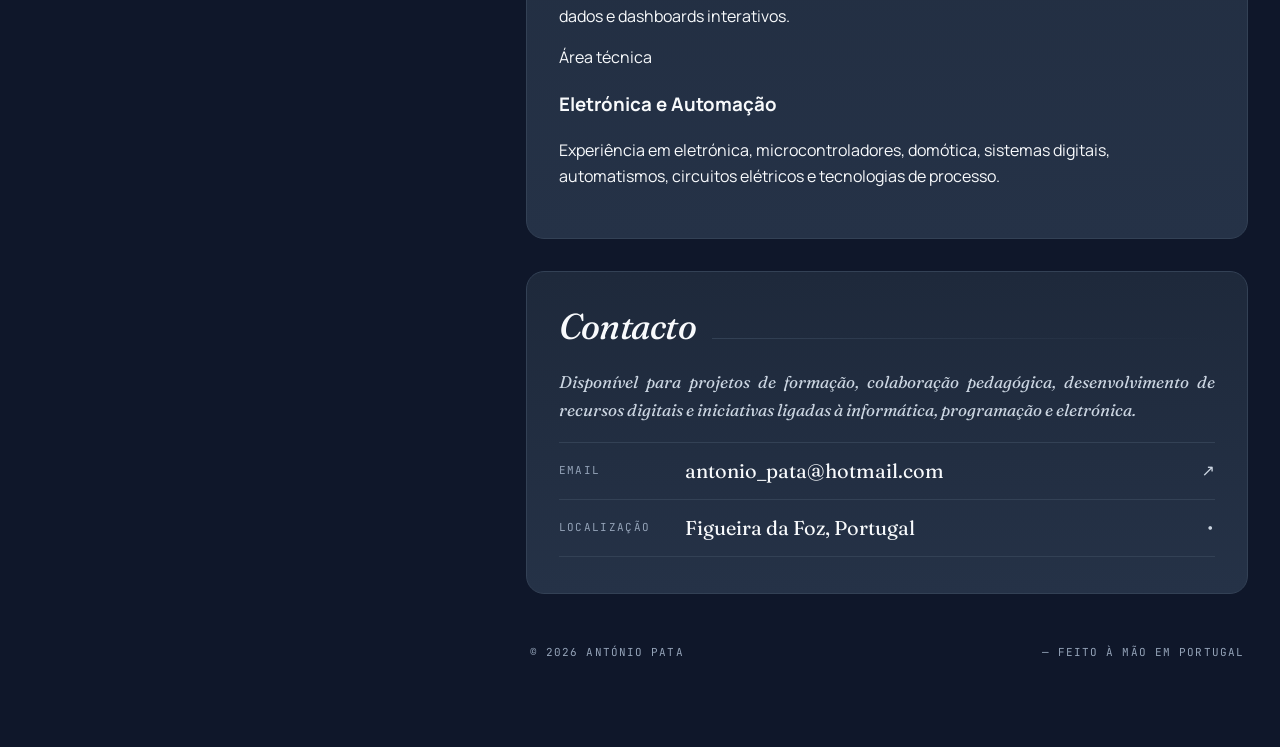
==== commit e4572962: "Refactor HTML structure and content sections" ====
--- a/index.html
+++ b/index.html
@@ -130,238 +130,302 @@
     </div>
   </aside>
 
-  <main>
-
-    <section id="hero" class="block block-hero" data-reveal>
+<main>
+
+  <section id="hero" class="block block-hero" data-reveal>
+    <div class="hero-grid">
+      <div class="hero-copy">
+        <header class="block-head">
+          <h2>Sobre mim</h2>
+          <span class="block-rule" aria-hidden="true"></span>
+        </header>
+
+        <p id="sobre-texto" class="prose">
+          Sou formador, docente e engenheiro eletrotécnico com experiência nas áreas da informática, programação, eletrónica, formação profissional e e-learning. Tenho desenvolvido trabalho como Formador e Diretor do Curso de Programador/a de Informática, lecionando módulos de Python, C/C++, SQL, ASP.NET Core MVC, bases de dados, sistemas operativos, análise de sistemas, eletrónica e instalações elétricas.
+        </p>
+
+        <ul class="chips" id="sobre-chips" aria-label="Áreas de atuação">
+          <li>Programação</li>
+          <li>Python</li>
+          <li>C/C++</li>
+          <li>SQL</li>
+          <li>Eletrónica</li>
+          <li>Formação</li>
+          <li>E-learning</li>
+        </ul>
+      </div>
+
+      <aside class="impact-grid">
+        <article class="impact-card">
+          <span class="impact-number">+15</span>
+          <span class="impact-label">anos de experiência em formação</span>
+        </article>
+
+        <article class="impact-card">
+          <span class="impact-number">3</span>
+          <span class="impact-label">grandes áreas de atuação: educação, programação e eletrónica</span>
+        </article>
+
+        <article class="impact-card">
+          <span class="impact-number">Presencial</span>
+          <span class="impact-label">b-learning e e-learning</span>
+        </article>
+
+        <article class="impact-card">
+          <span class="impact-number">PAP / FCT</span>
+          <span class="impact-label">orientação de projetos e acompanhamento pedagógico</span>
+        </article>
+      </aside>
+    </div>
+  </section>
+
+  <section id="experiencia" class="block" data-reveal>
+    <header class="block-head">
+      <h2>Experiência</h2>
+      <span class="block-rule" aria-hidden="true"></span>
+    </header>
+
+    <div class="card-list">
+      <article class="exp-card">
+        <div class="exp-card-top">
+          <span class="exp-year">2023 - 2025</span>
+          <span class="exp-badge">Atual</span>
+        </div>
+        <h3>Formador e Diretor do Curso de Programador/a de Informática</h3>
+        <p class="exp-org">Escola Profissional da Figueira da Foz - INTEP</p>
+        <p class="exp-desc">
+          Lecionação de módulos de programação, Python, C/C++, SQL, ASP.NET Core MVC, bases de dados, sistemas operativos, análise de sistemas, segurança no desenvolvimento de software e orientação da FCT e PAP.
+        </p>
+      </article>
+
+      <article class="exp-card">
+        <div class="exp-card-top">
+          <span class="exp-year">2021 - 2025</span>
+        </div>
+        <h3>Formador em Informática, Excel, E-learning e Competências Digitais</h3>
+        <p class="exp-org">Novotecna, EDICAD, AIP, Estratégia Integrada, AEDL e outras entidades</p>
+        <p class="exp-desc">
+          Formação em folha de cálculo, Excel avançado, Power Query, Power Pivot, cibersegurança, criação de páginas web, TIC, Moodle, plataformas colaborativas e ferramentas digitais.
+        </p>
+      </article>
+
+      <article class="exp-card">
+        <div class="exp-card-top">
+          <span class="exp-year">2021 - 2022</span>
+        </div>
+        <h3>Formador em Eletrónica / Eletrotecnia</h3>
+        <p class="exp-org">Escola Profissional e de Desenvolvimento Rural do Baixo Mondego</p>
+        <p class="exp-desc">
+          Lecionação de módulos de eletrónica, eletrónica de potência, sistemas lógicos, automatismos e tecnologias de processo.
+        </p>
+      </article>
+
+      <article class="exp-card">
+        <div class="exp-card-top">
+          <span class="exp-year">2014 - 2016</span>
+        </div>
+        <h3>Engenheiro / Técnico Eletrotécnico</h3>
+        <p class="exp-org">Grupo Somitel / Eneradd / Somitel Energia</p>
+        <p class="exp-desc">
+          Trabalho técnico em estudos luminotécnicos, tecnologia LED, autoconsumo, microprodução fotovoltaica e qualificação de luminárias de iluminação pública.
+        </p>
+      </article>
+
+      <article class="exp-card">
+        <div class="exp-card-top">
+          <span class="exp-year">2008 - 2017</span>
+        </div>
+        <h3>Docente de TIC</h3>
+        <p class="exp-org">Ensino público</p>
+        <p class="exp-desc">
+          Lecionação de TIC e Introdução às Tecnologias de Informação e Comunicação em contexto escolar.
+        </p>
+      </article>
+    </div>
+  </section>
+
+  <section id="competencias" class="block" data-reveal>
+    <header class="block-head">
+      <h2>Competências</h2>
+      <span class="block-rule" aria-hidden="true"></span>
+    </header>
+
+    <div class="skills-grid">
+      <article class="skill-card">
+        <h3>Programação e Web</h3>
+        <ul class="tag-cloud">
+          <li>Python</li>
+          <li>C/C++</li>
+          <li>HTML</li>
+          <li>CSS</li>
+          <li>SQL</li>
+          <li>ASP.NET Core MVC</li>
+          <li>Flask</li>
+          <li>Bases de Dados</li>
+        </ul>
+      </article>
+
+      <article class="skill-card">
+        <h3>Ferramentas Digitais</h3>
+        <ul class="tag-cloud">
+          <li>Excel Avançado</li>
+          <li>Power Query</li>
+          <li>Power Pivot</li>
+          <li>Moodle</li>
+          <li>Zoom</li>
+          <li>Google Tools</li>
+          <li>Windows</li>
+          <li>Linux</li>
+        </ul>
+      </article>
+
+      <article class="skill-card">
+        <h3>Eletrónica e Educação</h3>
+        <ul class="tag-cloud">
+          <li>Eletrónica</li>
+          <li>Automação</li>
+          <li>Microcontroladores</li>
+          <li>Instalações Elétricas</li>
+          <li>E-learning</li>
+          <li>B-learning</li>
+          <li>Didática</li>
+          <li>Coordenação da Formação</li>
+        </ul>
+      </article>
+    </div>
+  </section>
+
+  <section class="section-grid">
+    <section id="formacao" class="block" data-reveal>
       <header class="block-head">
-        <h2>Sobre mim</h2>
+        <h2>Formação</h2>
         <span class="block-rule" aria-hidden="true"></span>
       </header>
 
-      <p id="sobre-texto" class="prose">
-        Formador, docente e engenheiro eletrotécnico com experiência nas áreas da informática, programação, eletrónica, formação profissional e e-learning. Tenho desenvolvido trabalho como Formador e Diretor do Curso de Programador/a de Informática, lecionando módulos de Python, C/C++, SQL, ASP.NET Core MVC, bases de dados, sistemas operativos, análise de sistemas, eletrónica e instalações elétricas.
-      </p>
-
-      <ul class="chips" id="sobre-chips" aria-label="Áreas de atuação">
-        <li>Programação</li>
-        <li>Python</li>
-        <li>C/C++</li>
-        <li>SQL</li>
-        <li>Eletrónica</li>
-        <li>Formação</li>
-        <li>E-learning</li>
-      </ul>
+      <div class="mini-list">
+        <article class="mini-card">
+          <span class="mini-year">2022 - 2025</span>
+          <h3>Licenciatura em Educação</h3>
+          <p>Universidade Aberta — média final 16</p>
+        </article>
+
+        <article class="mini-card">
+          <span class="mini-year">2001 - 2007</span>
+          <h3>Licenciatura em Engenharia Eletrotécnica e de Computadores</h3>
+          <p>Instituto Politécnico de Tomar — ramo Energia</p>
+        </article>
+
+        <article class="mini-card">
+          <span class="mini-year">2021 - 2022</span>
+          <h3>Gestão e Coordenação da Formação</h3>
+          <p>Conclusão – Estudos e Formação</p>
+        </article>
+
+        <article class="mini-card">
+          <span class="mini-year">2020</span>
+          <h3>Formação de E-formador e Moodle</h3>
+          <p>Conclusão – Estudos e Formação</p>
+        </article>
+
+        <article class="mini-card">
+          <span class="mini-year">2009 - 2010</span>
+          <h3>Formação Pedagógica Inicial de Formadores</h3>
+          <p>Conclusão – Estudos e Formação</p>
+        </article>
+      </div>
     </section>
-    <section id="destaques" class="block" data-reveal>
-  <header class="block-head">
-   <h2>Destaques</h2>
-    <span class="block-rule"></span>
-  </header>
-
-  <ul class="destaques">
-    <li>+15 anos de experiência em formação</li>
-    <li>Especialização em programação e eletrónica</li>
-    <li>Experiência em ensino presencial e e-learning</li>
-    <li>Direção de curso e orientação de projetos (PAP/FCT)</li>
-  </ul>
-</section>
-
-    <section id="experiencia" class="block" data-reveal>
+
+    <section class="block" data-reveal>
       <header class="block-head">
-       <h2>Experiência</h2>
+        <h2>Disponível para</h2>
         <span class="block-rule" aria-hidden="true"></span>
       </header>
 
-      <ul class="timeline" id="experiencia-list">
-        <li class="timeline-item">
-          <span class="timeline-year">2023 - 2025</span>
-          <div class="timeline-body">
-            <span class="timeline-cargo">Formador e Diretor do Curso de Programador/a de Informática</span>
-            <span class="timeline-empresa">Escola Profissional da Figueira da Foz - INTEP</span>
-            <p class="projeto-desc">Lecionação de módulos de programação, Python, C/C++, SQL, ASP.NET Core MVC, bases de dados, sistemas operativos, análise de sistemas, segurança no desenvolvimento de software e orientação da FCT e PAP.</p>
-          </div>
-        </li>
-
-        <li class="timeline-item">
-          <span class="timeline-year">2021 - 2025</span>
-          <div class="timeline-body">
-            <span class="timeline-cargo">Formador em Informática, Excel, E-learning e Competências Digitais</span>
-            <span class="timeline-empresa">Novotecna, EDICAD, AIP, Estratégia Integrada, AEDL e outras entidades</span>
-            <p class="projeto-desc">Formação em folha de cálculo, Excel avançado, Power Query, Power Pivot, cibersegurança, criação de páginas web, TIC, Moodle, plataformas colaborativas e ferramentas digitais.</p>
-          </div>
-        </li>
-
-        <li class="timeline-item">
-          <span class="timeline-year">2021 - 2022</span>
-          <div class="timeline-body">
-            <span class="timeline-cargo">Formador em Eletrónica/Eletrotecnia</span>
-            <span class="timeline-empresa">Escola Profissional e de Desenvolvimento Rural do Baixo Mondego</span>
-            <p class="projeto-desc">Lecionação de módulos de eletrónica, eletrónica de potência, sistemas lógicos, automatismos e tecnologias de processo.</p>
-          </div>
-        </li>
-
-        <li class="timeline-item">
-          <span class="timeline-year">2014 - 2016</span>
-          <div class="timeline-body">
-            <span class="timeline-cargo">Engenheiro/Técnico Eletrotécnico</span>
-            <span class="timeline-empresa">Grupo Somitel / Eneradd / Somitel Energia</span>
-            <p class="projeto-desc">Trabalho técnico em estudos luminotécnicos, tecnologia LED, autoconsumo, microprodução fotovoltaica e qualificação de luminárias de iluminação pública.</p>
-          </div>
-        </li>
-
-        <li class="timeline-item">
-          <span class="timeline-year">2008 - 2017</span>
-          <div class="timeline-body">
-            <span class="timeline-cargo">Docente de TIC</span>
-            <span class="timeline-empresa">Ensino público</span>
-            <p class="projeto-desc">Lecionação de TIC e Introdução às Tecnologias de Informação e Comunicação em contexto escolar.</p>
-          </div>
-        </li>
-      </ul>
+      <div class="service-list">
+        <article class="service-card">
+          <h3>Formação profissional</h3>
+          <p>Formação técnica, workshops e ações práticas nas áreas da informática, programação e eletrónica.</p>
+        </article>
+
+        <article class="service-card">
+          <h3>Recursos digitais educativos</h3>
+          <p>Criação de fichas, manuais, apresentações, dashboards pedagógicos e conteúdos para ambientes digitais.</p>
+        </article>
+
+        <article class="service-card">
+          <h3>Projetos Web / Python</h3>
+          <p>Desenvolvimento de aplicações simples, protótipos e soluções educativas com foco funcional.</p>
+        </article>
+
+        <article class="service-card">
+          <h3>Apoio pedagógico e tecnológico</h3>
+          <p>Colaboração em projetos escolares, tecnológicos e de inovação educativa.</p>
+        </article>
+      </div>
     </section>
-
-    <section id="competencias" class="block" data-reveal>
-      <header class="block-head">
-        <h2>Competências</h2>
-        <span class="block-rule" aria-hidden="true"></span>
-      </header>
-
-      <ul class="chips">
-        <li>Python</li>
-        <li>C/C++</li>
-        <li>HTML</li>
-        <li>CSS</li>
-        <li>SQL</li>
-        <li>ASP.NET Core MVC</li>
-        <li>Excel Avançado</li>
-        <li>Power Query</li>
-        <li>Power Pivot</li>
-        <li>Moodle</li>
-        <li>Zoom</li>
-        <li>Google Tools</li>
-        <li>Windows</li>
-        <li>Linux</li>
-        <li>Eletrónica</li>
-        <li>Automação</li>
-        <li>Microcontroladores</li>
-        <li>Instalações Elétricas</li>
-        <li>E-learning</li>
-        <li>B-learning</li>
-      </ul>
-    </section>
-
-    <section id="formacao" class="block" data-reveal>
-      <header class="block-head">
-       <h2>Formação</h2>
-        <span class="block-rule" aria-hidden="true"></span>
-      </header>
-
-      <ul class="timeline">
-        <li class="timeline-item">
-          <span class="timeline-year">2022 - 2025</span>
-          <div class="timeline-body">
-            <span class="timeline-cargo">Licenciatura em Educação</span>
-            <span class="timeline-empresa">Universidade Aberta — média final 16</span>
-          </div>
-        </li>
-
-        <li class="timeline-item">
-          <span class="timeline-year">2001 - 2007</span>
-          <div class="timeline-body">
-            <span class="timeline-cargo">Licenciatura em Engenharia Eletrotécnica e de Computadores</span>
-            <span class="timeline-empresa">Instituto Politécnico de Tomar — ramo Energia</span>
-          </div>
-        </li>
-
-        <li class="timeline-item">
-          <span class="timeline-year">2021 - 2022</span>
-          <div class="timeline-body">
-            <span class="timeline-cargo">Gestão e Coordenação da Formação</span>
-            <span class="timeline-empresa">Conclusão – Estudos e Formação</span>
-          </div>
-        </li>
-
-        <li class="timeline-item">
-          <span class="timeline-year">2020</span>
-          <div class="timeline-body">
-            <span class="timeline-cargo">Formação de E-formador e Moodle</span>
-            <span class="timeline-empresa">Conclusão – Estudos e Formação</span>
-          </div>
-        </li>
-
-        <li class="timeline-item">
-          <span class="timeline-year">2009 - 2010</span>
-          <div class="timeline-body">
-            <span class="timeline-cargo">Formação Pedagógica Inicial de Formadores</span>
-            <span class="timeline-empresa">Conclusão – Estudos e Formação</span>
-          </div>
-        </li>
-      </ul>
-    </section>
-
-    <section id="projetos" class="block" data-reveal>
-      <header class="block-head">
-       <h2>Projetos e áreas de trabalho</h2>
-        <span class="block-rule" aria-hidden="true"></span>
-      </header>
-
-      <div class="projetos" id="projetos-list">
-        <article class="projeto">
-          <div class="projeto-head">
-            <h3 class="projeto-nome">Projetos de Programação com Alunos</h3>
-            <span class="projeto-num">01</span>
-          </div>
-          <p class="projeto-desc">Acompanhamento de projetos finais e PAPs nas áreas de Python, Flask, HTML, CSS, bases de dados e desenvolvimento web.</p>
-        </article>
-
-        <article class="projeto">
-          <div class="projeto-head">
-            <h3 class="projeto-nome">Conteúdos e Recursos de Formação</h3>
-            <span class="projeto-num">02</span>
-          </div>
-          <p class="projeto-desc">Criação de manuais, fichas de trabalho, apresentações, exercícios práticos e recursos digitais para cursos de informática, eletrónica e formação de adultos.</p>
-        </article>
-
-        <article class="projeto">
-          <div class="projeto-head">
-            <h3 class="projeto-nome">Formação em Excel e Dashboards</h3>
-            <span class="projeto-num">03</span>
-          </div>
-          <p class="projeto-desc">Formação em Excel, funcionalidades avançadas, Power Query, Power Pivot, análise de dados e dashboards interativos.</p>
-        </article>
-
-        <article class="projeto">
-          <div class="projeto-head">
-            <h3 class="projeto-nome">Eletrónica e Automação</h3>
-            <span class="projeto-num">04</span>
-          </div>
-          <p class="projeto-desc">Experiência em eletrónica, microcontroladores, domótica, sistemas digitais, automatismos, circuitos elétricos e tecnologias de processo.</p>
-        </article>
-      </div>
-    </section>
-    <section id="disponivel" class="block" data-reveal>
-  <header class="block-head">
-   <h2>Disponível para</h2>
-    <span class="block-rule"></span>
-  </header>
-
-  <ul class="disponivel">
-    <li>Formação profissional e workshops</li>
-    <li>Criação de recursos digitais educativos</li>
-    <li>Desenvolvimento de aplicações simples (Web/Python)</li>
-    <li>Apoio a projetos educativos e tecnológicos</li>
-  </ul>
-</section>
-
-    <section id="contacto" class="block block-contact" data-reveal>
-      <header class="block-head">
-       <h2>Contacto</h2>
-        <span class="block-rule" aria-hidden="true"></span>
-      </header>
-
-      <p class="contact-lede">
-        Disponível para projetos de formação, colaboração pedagógica, desenvolvimento de recursos digitais e iniciativas ligadas à informática, programação e eletrónica.
-      </p>
+  </section>
+
+  <section id="projetos" class="block" data-reveal>
+    <header class="block-head">
+      <h2>Projetos e áreas de trabalho</h2>
+      <span class="block-rule" aria-hidden="true"></span>
+    </header>
+
+    <div class="project-grid" id="projetos-list">
+      <article class="project-card">
+        <div class="project-top">
+          <span class="project-kicker">Projeto</span>
+          <h3>Projetos de Programação com Alunos</h3>
+        </div>
+        <p>
+          Acompanhamento de projetos finais e PAPs nas áreas de Python, Flask, HTML, CSS, bases de dados e desenvolvimento web.
+        </p>
+      </article>
+
+      <article class="project-card">
+        <div class="project-top">
+          <span class="project-kicker">Conteúdos</span>
+          <h3>Recursos de Formação</h3>
+        </div>
+        <p>
+          Criação de manuais, fichas de trabalho, apresentações, exercícios práticos e recursos digitais para cursos de informática, eletrónica e formação de adultos.
+        </p>
+      </article>
+
+      <article class="project-card">
+        <div class="project-top">
+          <span class="project-kicker">Especialidade</span>
+          <h3>Formação em Excel e Dashboards</h3>
+        </div>
+        <p>
+          Formação em Excel, funcionalidades avançadas, Power Query, Power Pivot, análise de dados e dashboards interativos.
+        </p>
+      </article>
+
+      <article class="project-card">
+        <div class="project-top">
+          <span class="project-kicker">Área técnica</span>
+          <h3>Eletrónica e Automação</h3>
+        </div>
+        <p>
+          Experiência em eletrónica, microcontroladores, domótica, sistemas digitais, automatismos, circuitos elétricos e tecnologias de processo.
+        </p>
+      </article>
+    </div>
+  </section>
+
+  <section id="contacto" class="block block-contact cta-block" data-reveal>
+    <div class="cta-panel">
+      <div class="cta-copy">
+        <header class="block-head">
+          <h2>Contacto</h2>
+          <span class="block-rule" aria-hidden="true"></span>
+        </header>
+
+        <p class="contact-lede">
+          Disponível para projetos de formação, colaboração pedagógica, desenvolvimento de recursos digitais e iniciativas ligadas à informática, programação e eletrónica.
+        </p>
+      </div>
 
       <div class="contact-list" id="contacto-list">
         <a class="contact-row" href="mailto:antonio_pata@hotmail.com">
@@ -370,21 +434,21 @@
           <span class="contact-arrow">↗</span>
         </a>
 
-        
         <div class="contact-row">
           <span class="contact-label">Localização</span>
           <span class="contact-value">Figueira da Foz, Portugal</span>
           <span class="contact-arrow">•</span>
         </div>
       </div>
-    </section>
-
-    <footer class="page-foot">
-      <span>&copy; <span id="year"></span> António Pata</span>
-      <span class="page-foot-mark">&mdash; feito à mão em Portugal</span>
-    </footer>
-
-  </main>
+    </div>
+  </section>
+
+  <footer class="page-foot">
+    <span>&copy; <span id="year"></span> António Pata</span>
+    <span class="page-foot-mark">&mdash; feito à mão em Portugal</span>
+  </footer>
+
+</main>
 </div>
 
 <script src="script.js"></script>
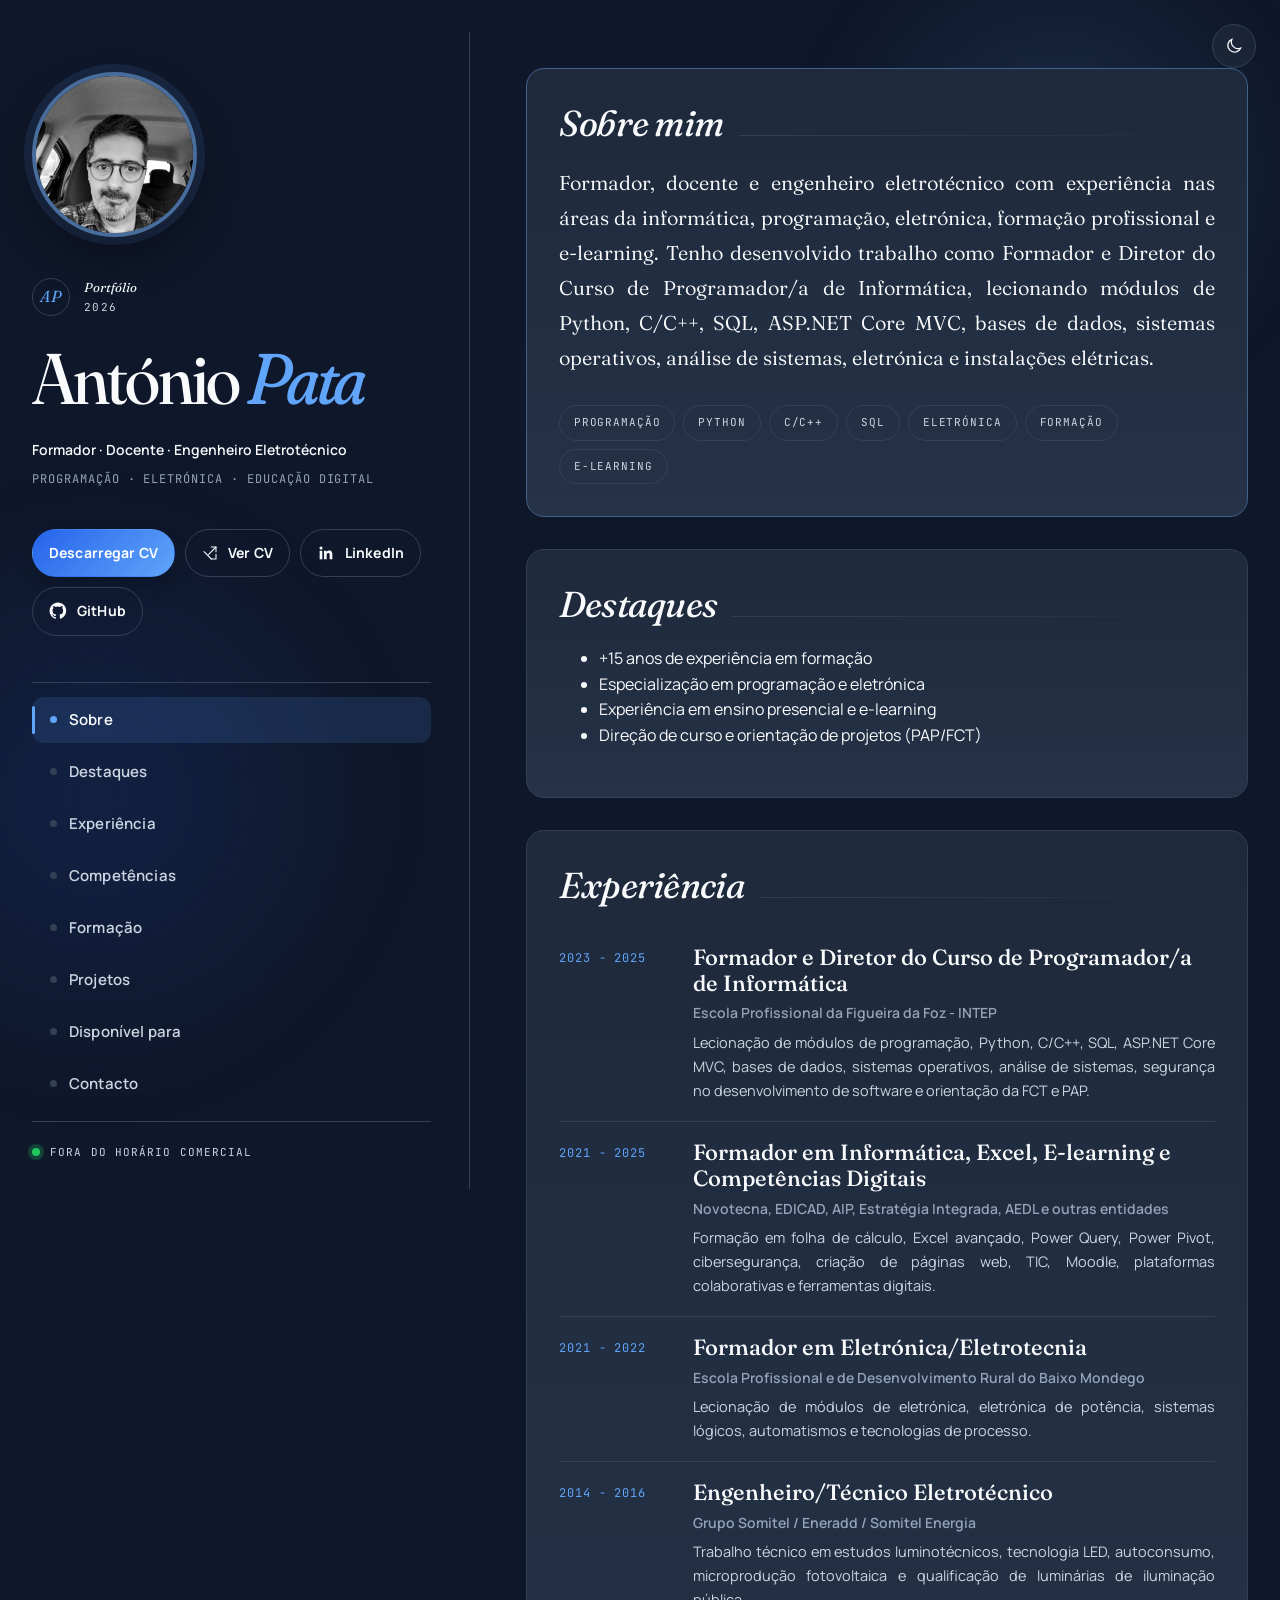
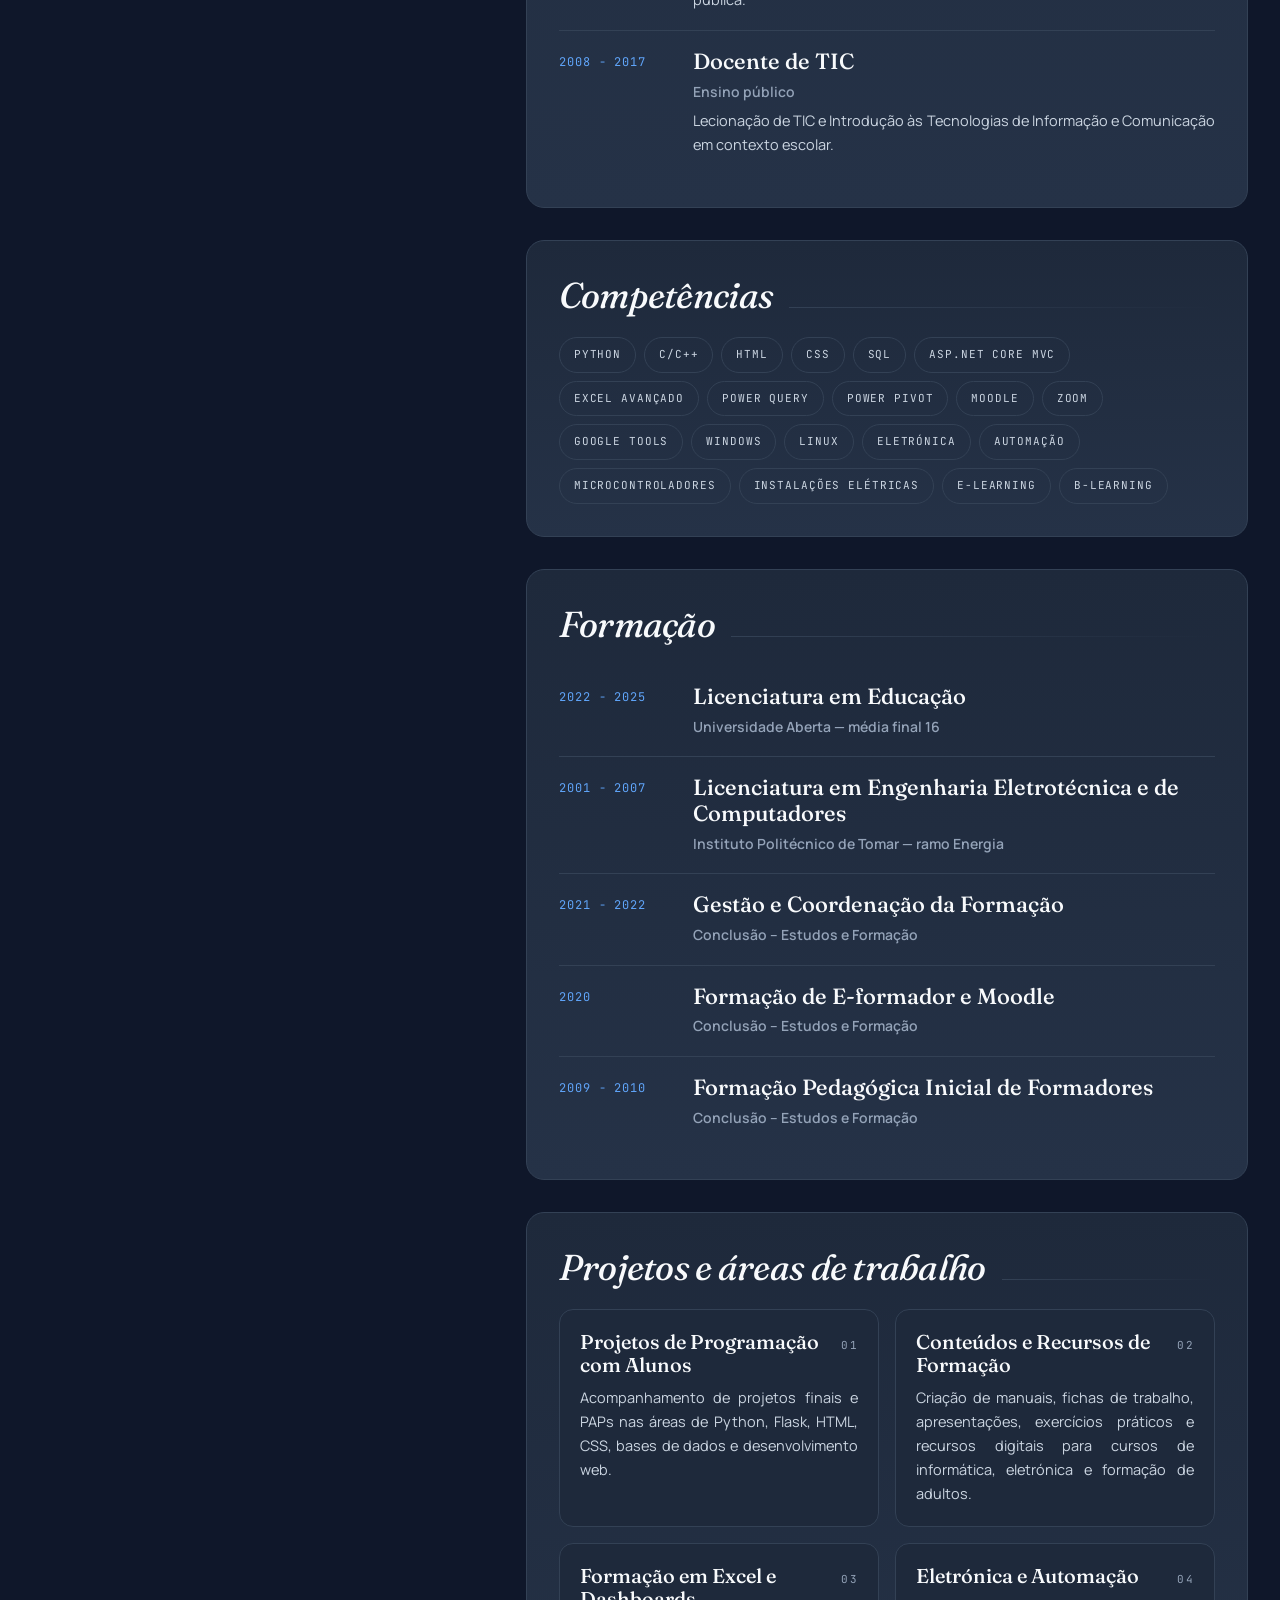
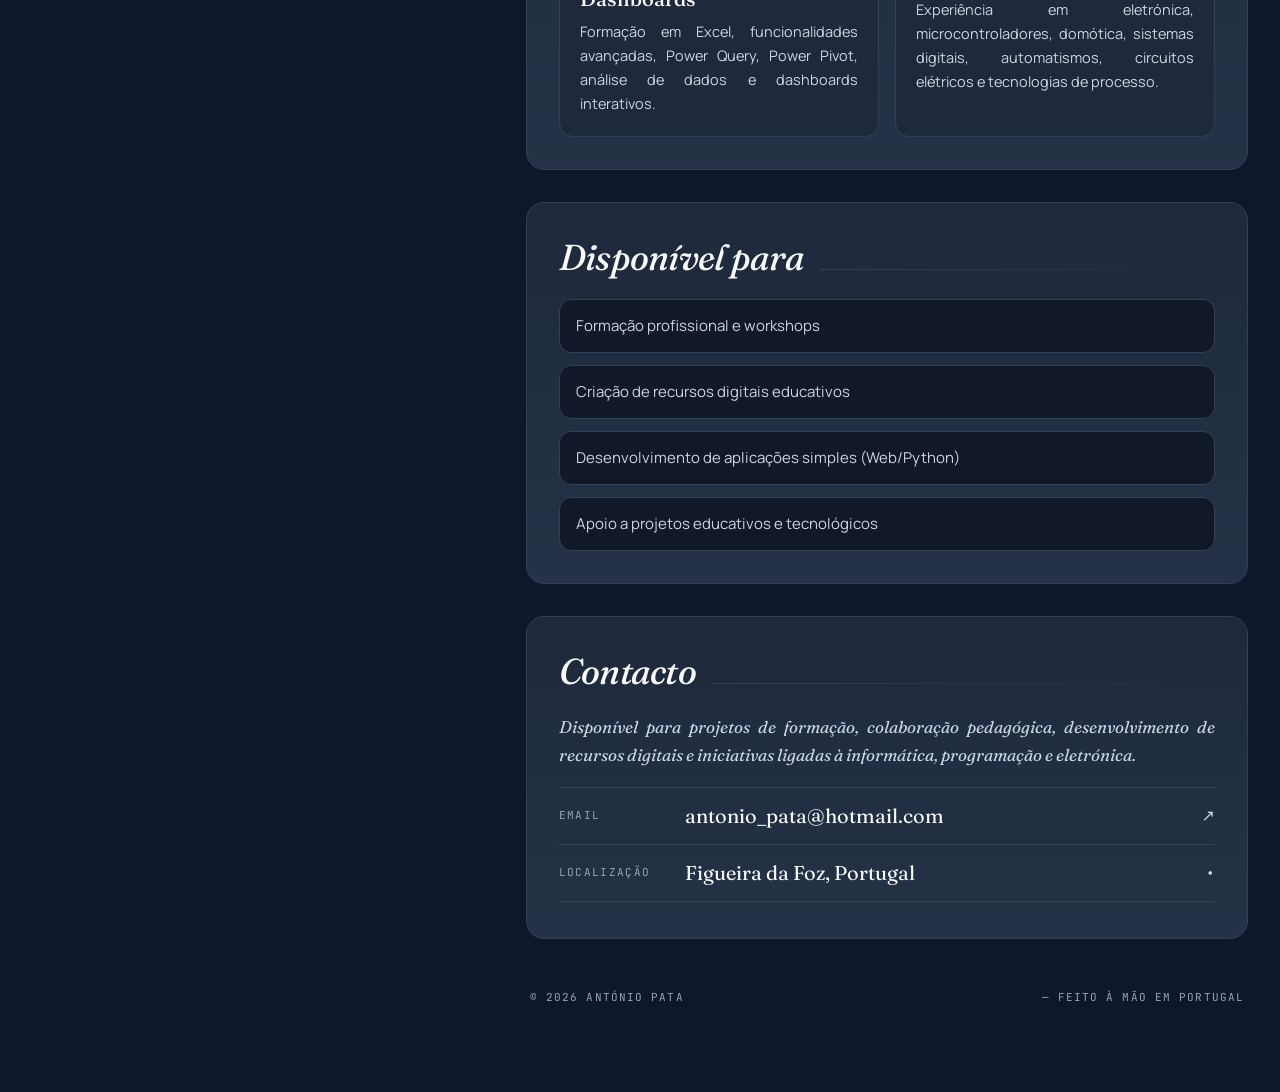
==== commit 44cf5167: "Refactor HTML structure and content for clarity" ====
--- a/index.html
+++ b/index.html
@@ -132,300 +132,236 @@
 
 <main>
 
-  <section id="hero" class="block block-hero" data-reveal>
-    <div class="hero-grid">
-      <div class="hero-copy">
-        <header class="block-head">
-          <h2>Sobre mim</h2>
-          <span class="block-rule" aria-hidden="true"></span>
-        </header>
-
-        <p id="sobre-texto" class="prose">
-          Sou formador, docente e engenheiro eletrotécnico com experiência nas áreas da informática, programação, eletrónica, formação profissional e e-learning. Tenho desenvolvido trabalho como Formador e Diretor do Curso de Programador/a de Informática, lecionando módulos de Python, C/C++, SQL, ASP.NET Core MVC, bases de dados, sistemas operativos, análise de sistemas, eletrónica e instalações elétricas.
-        </p>
-
-        <ul class="chips" id="sobre-chips" aria-label="Áreas de atuação">
-          <li>Programação</li>
-          <li>Python</li>
-          <li>C/C++</li>
-          <li>SQL</li>
-          <li>Eletrónica</li>
-          <li>Formação</li>
-          <li>E-learning</li>
-        </ul>
-      </div>
-
-      <aside class="impact-grid">
-        <article class="impact-card">
-          <span class="impact-number">+15</span>
-          <span class="impact-label">anos de experiência em formação</span>
+    <section id="hero" class="block block-hero" data-reveal>
+      <header class="block-head">
+        <h2>Sobre mim</h2>
+        <span class="block-rule" aria-hidden="true"></span>
+      </header>
+
+      <p id="sobre-texto" class="prose">
+        Formador, docente e engenheiro eletrotécnico com experiência nas áreas da informática, programação, eletrónica, formação profissional e e-learning. Tenho desenvolvido trabalho como Formador e Diretor do Curso de Programador/a de Informática, lecionando módulos de Python, C/C++, SQL, ASP.NET Core MVC, bases de dados, sistemas operativos, análise de sistemas, eletrónica e instalações elétricas.
+      </p>
+
+      <ul class="chips" id="sobre-chips" aria-label="Áreas de atuação">
+        <li>Programação</li>
+        <li>Python</li>
+        <li>C/C++</li>
+        <li>SQL</li>
+        <li>Eletrónica</li>
+        <li>Formação</li>
+        <li>E-learning</li>
+      </ul>
+    </section>
+    <section id="destaques" class="block" data-reveal>
+  <header class="block-head">
+   <h2>Destaques</h2>
+    <span class="block-rule"></span>
+  </header>
+
+  <ul class="destaques">
+    <li>+15 anos de experiência em formação</li>
+    <li>Especialização em programação e eletrónica</li>
+    <li>Experiência em ensino presencial e e-learning</li>
+    <li>Direção de curso e orientação de projetos (PAP/FCT)</li>
+  </ul>
+</section>
+
+    <section id="experiencia" class="block" data-reveal>
+      <header class="block-head">
+       <h2>Experiência</h2>
+        <span class="block-rule" aria-hidden="true"></span>
+      </header>
+
+      <ul class="timeline" id="experiencia-list">
+        <li class="timeline-item">
+          <span class="timeline-year">2023 - 2025</span>
+          <div class="timeline-body">
+            <span class="timeline-cargo">Formador e Diretor do Curso de Programador/a de Informática</span>
+            <span class="timeline-empresa">Escola Profissional da Figueira da Foz - INTEP</span>
+            <p class="projeto-desc">Lecionação de módulos de programação, Python, C/C++, SQL, ASP.NET Core MVC, bases de dados, sistemas operativos, análise de sistemas, segurança no desenvolvimento de software e orientação da FCT e PAP.</p>
+          </div>
+        </li>
+
+        <li class="timeline-item">
+          <span class="timeline-year">2021 - 2025</span>
+          <div class="timeline-body">
+            <span class="timeline-cargo">Formador em Informática, Excel, E-learning e Competências Digitais</span>
+            <span class="timeline-empresa">Novotecna, EDICAD, AIP, Estratégia Integrada, AEDL e outras entidades</span>
+            <p class="projeto-desc">Formação em folha de cálculo, Excel avançado, Power Query, Power Pivot, cibersegurança, criação de páginas web, TIC, Moodle, plataformas colaborativas e ferramentas digitais.</p>
+          </div>
+        </li>
+
+        <li class="timeline-item">
+          <span class="timeline-year">2021 - 2022</span>
+          <div class="timeline-body">
+            <span class="timeline-cargo">Formador em Eletrónica/Eletrotecnia</span>
+            <span class="timeline-empresa">Escola Profissional e de Desenvolvimento Rural do Baixo Mondego</span>
+            <p class="projeto-desc">Lecionação de módulos de eletrónica, eletrónica de potência, sistemas lógicos, automatismos e tecnologias de processo.</p>
+          </div>
+        </li>
+
+        <li class="timeline-item">
+          <span class="timeline-year">2014 - 2016</span>
+          <div class="timeline-body">
+            <span class="timeline-cargo">Engenheiro/Técnico Eletrotécnico</span>
+            <span class="timeline-empresa">Grupo Somitel / Eneradd / Somitel Energia</span>
+            <p class="projeto-desc">Trabalho técnico em estudos luminotécnicos, tecnologia LED, autoconsumo, microprodução fotovoltaica e qualificação de luminárias de iluminação pública.</p>
+          </div>
+        </li>
+
+        <li class="timeline-item">
+          <span class="timeline-year">2008 - 2017</span>
+          <div class="timeline-body">
+            <span class="timeline-cargo">Docente de TIC</span>
+            <span class="timeline-empresa">Ensino público</span>
+            <p class="projeto-desc">Lecionação de TIC e Introdução às Tecnologias de Informação e Comunicação em contexto escolar.</p>
+          </div>
+        </li>
+      </ul>
+    </section>
+
+    <section id="competencias" class="block" data-reveal>
+      <header class="block-head">
+        <h2>Competências</h2>
+        <span class="block-rule" aria-hidden="true"></span>
+      </header>
+
+      <ul class="chips">
+        <li>Python</li>
+        <li>C/C++</li>
+        <li>HTML</li>
+        <li>CSS</li>
+        <li>SQL</li>
+        <li>ASP.NET Core MVC</li>
+        <li>Excel Avançado</li>
+        <li>Power Query</li>
+        <li>Power Pivot</li>
+        <li>Moodle</li>
+        <li>Zoom</li>
+        <li>Google Tools</li>
+        <li>Windows</li>
+        <li>Linux</li>
+        <li>Eletrónica</li>
+        <li>Automação</li>
+        <li>Microcontroladores</li>
+        <li>Instalações Elétricas</li>
+        <li>E-learning</li>
+        <li>B-learning</li>
+      </ul>
+    </section>
+
+    <section id="formacao" class="block" data-reveal>
+      <header class="block-head">
+       <h2>Formação</h2>
+        <span class="block-rule" aria-hidden="true"></span>
+      </header>
+
+      <ul class="timeline">
+        <li class="timeline-item">
+          <span class="timeline-year">2022 - 2025</span>
+          <div class="timeline-body">
+            <span class="timeline-cargo">Licenciatura em Educação</span>
+            <span class="timeline-empresa">Universidade Aberta — média final 16</span>
+          </div>
+        </li>
+
+        <li class="timeline-item">
+          <span class="timeline-year">2001 - 2007</span>
+          <div class="timeline-body">
+            <span class="timeline-cargo">Licenciatura em Engenharia Eletrotécnica e de Computadores</span>
+            <span class="timeline-empresa">Instituto Politécnico de Tomar — ramo Energia</span>
+          </div>
+        </li>
+
+        <li class="timeline-item">
+          <span class="timeline-year">2021 - 2022</span>
+          <div class="timeline-body">
+            <span class="timeline-cargo">Gestão e Coordenação da Formação</span>
+            <span class="timeline-empresa">Conclusão – Estudos e Formação</span>
+          </div>
+        </li>
+
+        <li class="timeline-item">
+          <span class="timeline-year">2020</span>
+          <div class="timeline-body">
+            <span class="timeline-cargo">Formação de E-formador e Moodle</span>
+            <span class="timeline-empresa">Conclusão – Estudos e Formação</span>
+          </div>
+        </li>
+
+        <li class="timeline-item">
+          <span class="timeline-year">2009 - 2010</span>
+          <div class="timeline-body">
+            <span class="timeline-cargo">Formação Pedagógica Inicial de Formadores</span>
+            <span class="timeline-empresa">Conclusão – Estudos e Formação</span>
+          </div>
+        </li>
+      </ul>
+    </section>
+
+    <section id="projetos" class="block" data-reveal>
+      <header class="block-head">
+       <h2>Projetos e áreas de trabalho</h2>
+        <span class="block-rule" aria-hidden="true"></span>
+      </header>
+
+      <div class="projetos" id="projetos-list">
+        <article class="projeto">
+          <div class="projeto-head">
+            <h3 class="projeto-nome">Projetos de Programação com Alunos</h3>
+            <span class="projeto-num">01</span>
+          </div>
+          <p class="projeto-desc">Acompanhamento de projetos finais e PAPs nas áreas de Python, Flask, HTML, CSS, bases de dados e desenvolvimento web.</p>
         </article>
 
-        <article class="impact-card">
-          <span class="impact-number">3</span>
-          <span class="impact-label">grandes áreas de atuação: educação, programação e eletrónica</span>
+        <article class="projeto">
+          <div class="projeto-head">
+            <h3 class="projeto-nome">Conteúdos e Recursos de Formação</h3>
+            <span class="projeto-num">02</span>
+          </div>
+          <p class="projeto-desc">Criação de manuais, fichas de trabalho, apresentações, exercícios práticos e recursos digitais para cursos de informática, eletrónica e formação de adultos.</p>
         </article>
 
-        <article class="impact-card">
-          <span class="impact-number">Presencial</span>
-          <span class="impact-label">b-learning e e-learning</span>
+        <article class="projeto">
+          <div class="projeto-head">
+            <h3 class="projeto-nome">Formação em Excel e Dashboards</h3>
+            <span class="projeto-num">03</span>
+          </div>
+          <p class="projeto-desc">Formação em Excel, funcionalidades avançadas, Power Query, Power Pivot, análise de dados e dashboards interativos.</p>
         </article>
 
-        <article class="impact-card">
-          <span class="impact-number">PAP / FCT</span>
-          <span class="impact-label">orientação de projetos e acompanhamento pedagógico</span>
-        </article>
-      </aside>
-    </div>
-  </section>
-
-  <section id="experiencia" class="block" data-reveal>
-    <header class="block-head">
-      <h2>Experiência</h2>
-      <span class="block-rule" aria-hidden="true"></span>
-    </header>
-
-    <div class="card-list">
-      <article class="exp-card">
-        <div class="exp-card-top">
-          <span class="exp-year">2023 - 2025</span>
-          <span class="exp-badge">Atual</span>
-        </div>
-        <h3>Formador e Diretor do Curso de Programador/a de Informática</h3>
-        <p class="exp-org">Escola Profissional da Figueira da Foz - INTEP</p>
-        <p class="exp-desc">
-          Lecionação de módulos de programação, Python, C/C++, SQL, ASP.NET Core MVC, bases de dados, sistemas operativos, análise de sistemas, segurança no desenvolvimento de software e orientação da FCT e PAP.
-        </p>
-      </article>
-
-      <article class="exp-card">
-        <div class="exp-card-top">
-          <span class="exp-year">2021 - 2025</span>
-        </div>
-        <h3>Formador em Informática, Excel, E-learning e Competências Digitais</h3>
-        <p class="exp-org">Novotecna, EDICAD, AIP, Estratégia Integrada, AEDL e outras entidades</p>
-        <p class="exp-desc">
-          Formação em folha de cálculo, Excel avançado, Power Query, Power Pivot, cibersegurança, criação de páginas web, TIC, Moodle, plataformas colaborativas e ferramentas digitais.
-        </p>
-      </article>
-
-      <article class="exp-card">
-        <div class="exp-card-top">
-          <span class="exp-year">2021 - 2022</span>
-        </div>
-        <h3>Formador em Eletrónica / Eletrotecnia</h3>
-        <p class="exp-org">Escola Profissional e de Desenvolvimento Rural do Baixo Mondego</p>
-        <p class="exp-desc">
-          Lecionação de módulos de eletrónica, eletrónica de potência, sistemas lógicos, automatismos e tecnologias de processo.
-        </p>
-      </article>
-
-      <article class="exp-card">
-        <div class="exp-card-top">
-          <span class="exp-year">2014 - 2016</span>
-        </div>
-        <h3>Engenheiro / Técnico Eletrotécnico</h3>
-        <p class="exp-org">Grupo Somitel / Eneradd / Somitel Energia</p>
-        <p class="exp-desc">
-          Trabalho técnico em estudos luminotécnicos, tecnologia LED, autoconsumo, microprodução fotovoltaica e qualificação de luminárias de iluminação pública.
-        </p>
-      </article>
-
-      <article class="exp-card">
-        <div class="exp-card-top">
-          <span class="exp-year">2008 - 2017</span>
-        </div>
-        <h3>Docente de TIC</h3>
-        <p class="exp-org">Ensino público</p>
-        <p class="exp-desc">
-          Lecionação de TIC e Introdução às Tecnologias de Informação e Comunicação em contexto escolar.
-        </p>
-      </article>
-    </div>
-  </section>
-
-  <section id="competencias" class="block" data-reveal>
-    <header class="block-head">
-      <h2>Competências</h2>
-      <span class="block-rule" aria-hidden="true"></span>
-    </header>
-
-    <div class="skills-grid">
-      <article class="skill-card">
-        <h3>Programação e Web</h3>
-        <ul class="tag-cloud">
-          <li>Python</li>
-          <li>C/C++</li>
-          <li>HTML</li>
-          <li>CSS</li>
-          <li>SQL</li>
-          <li>ASP.NET Core MVC</li>
-          <li>Flask</li>
-          <li>Bases de Dados</li>
-        </ul>
-      </article>
-
-      <article class="skill-card">
-        <h3>Ferramentas Digitais</h3>
-        <ul class="tag-cloud">
-          <li>Excel Avançado</li>
-          <li>Power Query</li>
-          <li>Power Pivot</li>
-          <li>Moodle</li>
-          <li>Zoom</li>
-          <li>Google Tools</li>
-          <li>Windows</li>
-          <li>Linux</li>
-        </ul>
-      </article>
-
-      <article class="skill-card">
-        <h3>Eletrónica e Educação</h3>
-        <ul class="tag-cloud">
-          <li>Eletrónica</li>
-          <li>Automação</li>
-          <li>Microcontroladores</li>
-          <li>Instalações Elétricas</li>
-          <li>E-learning</li>
-          <li>B-learning</li>
-          <li>Didática</li>
-          <li>Coordenação da Formação</li>
-        </ul>
-      </article>
-    </div>
-  </section>
-
-  <section class="section-grid">
-    <section id="formacao" class="block" data-reveal>
-      <header class="block-head">
-        <h2>Formação</h2>
-        <span class="block-rule" aria-hidden="true"></span>
-      </header>
-
-      <div class="mini-list">
-        <article class="mini-card">
-          <span class="mini-year">2022 - 2025</span>
-          <h3>Licenciatura em Educação</h3>
-          <p>Universidade Aberta — média final 16</p>
-        </article>
-
-        <article class="mini-card">
-          <span class="mini-year">2001 - 2007</span>
-          <h3>Licenciatura em Engenharia Eletrotécnica e de Computadores</h3>
-          <p>Instituto Politécnico de Tomar — ramo Energia</p>
-        </article>
-
-        <article class="mini-card">
-          <span class="mini-year">2021 - 2022</span>
-          <h3>Gestão e Coordenação da Formação</h3>
-          <p>Conclusão – Estudos e Formação</p>
-        </article>
-
-        <article class="mini-card">
-          <span class="mini-year">2020</span>
-          <h3>Formação de E-formador e Moodle</h3>
-          <p>Conclusão – Estudos e Formação</p>
-        </article>
-
-        <article class="mini-card">
-          <span class="mini-year">2009 - 2010</span>
-          <h3>Formação Pedagógica Inicial de Formadores</h3>
-          <p>Conclusão – Estudos e Formação</p>
+        <article class="projeto">
+          <div class="projeto-head">
+            <h3 class="projeto-nome">Eletrónica e Automação</h3>
+            <span class="projeto-num">04</span>
+          </div>
+          <p class="projeto-desc">Experiência em eletrónica, microcontroladores, domótica, sistemas digitais, automatismos, circuitos elétricos e tecnologias de processo.</p>
         </article>
       </div>
     </section>
-
-    <section class="block" data-reveal>
-      <header class="block-head">
-        <h2>Disponível para</h2>
-        <span class="block-rule" aria-hidden="true"></span>
-      </header>
-
-      <div class="service-list">
-        <article class="service-card">
-          <h3>Formação profissional</h3>
-          <p>Formação técnica, workshops e ações práticas nas áreas da informática, programação e eletrónica.</p>
-        </article>
-
-        <article class="service-card">
-          <h3>Recursos digitais educativos</h3>
-          <p>Criação de fichas, manuais, apresentações, dashboards pedagógicos e conteúdos para ambientes digitais.</p>
-        </article>
-
-        <article class="service-card">
-          <h3>Projetos Web / Python</h3>
-          <p>Desenvolvimento de aplicações simples, protótipos e soluções educativas com foco funcional.</p>
-        </article>
-
-        <article class="service-card">
-          <h3>Apoio pedagógico e tecnológico</h3>
-          <p>Colaboração em projetos escolares, tecnológicos e de inovação educativa.</p>
-        </article>
-      </div>
-    </section>
-  </section>
-
-  <section id="projetos" class="block" data-reveal>
-    <header class="block-head">
-      <h2>Projetos e áreas de trabalho</h2>
-      <span class="block-rule" aria-hidden="true"></span>
-    </header>
-
-    <div class="project-grid" id="projetos-list">
-      <article class="project-card">
-        <div class="project-top">
-          <span class="project-kicker">Projeto</span>
-          <h3>Projetos de Programação com Alunos</h3>
-        </div>
-        <p>
-          Acompanhamento de projetos finais e PAPs nas áreas de Python, Flask, HTML, CSS, bases de dados e desenvolvimento web.
-        </p>
-      </article>
-
-      <article class="project-card">
-        <div class="project-top">
-          <span class="project-kicker">Conteúdos</span>
-          <h3>Recursos de Formação</h3>
-        </div>
-        <p>
-          Criação de manuais, fichas de trabalho, apresentações, exercícios práticos e recursos digitais para cursos de informática, eletrónica e formação de adultos.
-        </p>
-      </article>
-
-      <article class="project-card">
-        <div class="project-top">
-          <span class="project-kicker">Especialidade</span>
-          <h3>Formação em Excel e Dashboards</h3>
-        </div>
-        <p>
-          Formação em Excel, funcionalidades avançadas, Power Query, Power Pivot, análise de dados e dashboards interativos.
-        </p>
-      </article>
-
-      <article class="project-card">
-        <div class="project-top">
-          <span class="project-kicker">Área técnica</span>
-          <h3>Eletrónica e Automação</h3>
-        </div>
-        <p>
-          Experiência em eletrónica, microcontroladores, domótica, sistemas digitais, automatismos, circuitos elétricos e tecnologias de processo.
-        </p>
-      </article>
-    </div>
-  </section>
-
-  <section id="contacto" class="block block-contact cta-block" data-reveal>
-    <div class="cta-panel">
-      <div class="cta-copy">
-        <header class="block-head">
-          <h2>Contacto</h2>
-          <span class="block-rule" aria-hidden="true"></span>
-        </header>
-
-        <p class="contact-lede">
-          Disponível para projetos de formação, colaboração pedagógica, desenvolvimento de recursos digitais e iniciativas ligadas à informática, programação e eletrónica.
-        </p>
-      </div>
+    <section id="disponivel" class="block" data-reveal>
+  <header class="block-head">
+   <h2>Disponível para</h2>
+    <span class="block-rule"></span>
+  </header>
+
+  <ul class="disponivel">
+    <li>Formação profissional e workshops</li>
+    <li>Criação de recursos digitais educativos</li>
+    <li>Desenvolvimento de aplicações simples (Web/Python)</li>
+    <li>Apoio a projetos educativos e tecnológicos</li>
+  </ul>
+</section>
+
+    <section id="contacto" class="block block-contact" data-reveal>
+      <header class="block-head">
+       <h2>Contacto</h2>
+        <span class="block-rule" aria-hidden="true"></span>
+      </header>
+
+      <p class="contact-lede">
+        Disponível para projetos de formação, colaboração pedagógica, desenvolvimento de recursos digitais e iniciativas ligadas à informática, programação e eletrónica.
+      </p>
 
       <div class="contact-list" id="contacto-list">
         <a class="contact-row" href="mailto:antonio_pata@hotmail.com">
@@ -434,21 +370,21 @@
           <span class="contact-arrow">↗</span>
         </a>
 
+        
         <div class="contact-row">
           <span class="contact-label">Localização</span>
           <span class="contact-value">Figueira da Foz, Portugal</span>
           <span class="contact-arrow">•</span>
         </div>
       </div>
-    </div>
-  </section>
-
-  <footer class="page-foot">
-    <span>&copy; <span id="year"></span> António Pata</span>
-    <span class="page-foot-mark">&mdash; feito à mão em Portugal</span>
-  </footer>
-
-</main>
+    </section>
+
+    <footer class="page-foot">
+      <span>&copy; <span id="year"></span> António Pata</span>
+      <span class="page-foot-mark">&mdash; feito à mão em Portugal</span>
+    </footer>
+
+  </main>
 </div>
 
 <script src="script.js"></script>
--- a/style.css
+++ b/style.css
@@ -956,3 +956,5 @@
 .dock a.active::after {
   background: var(--accent);
 }
+
+}
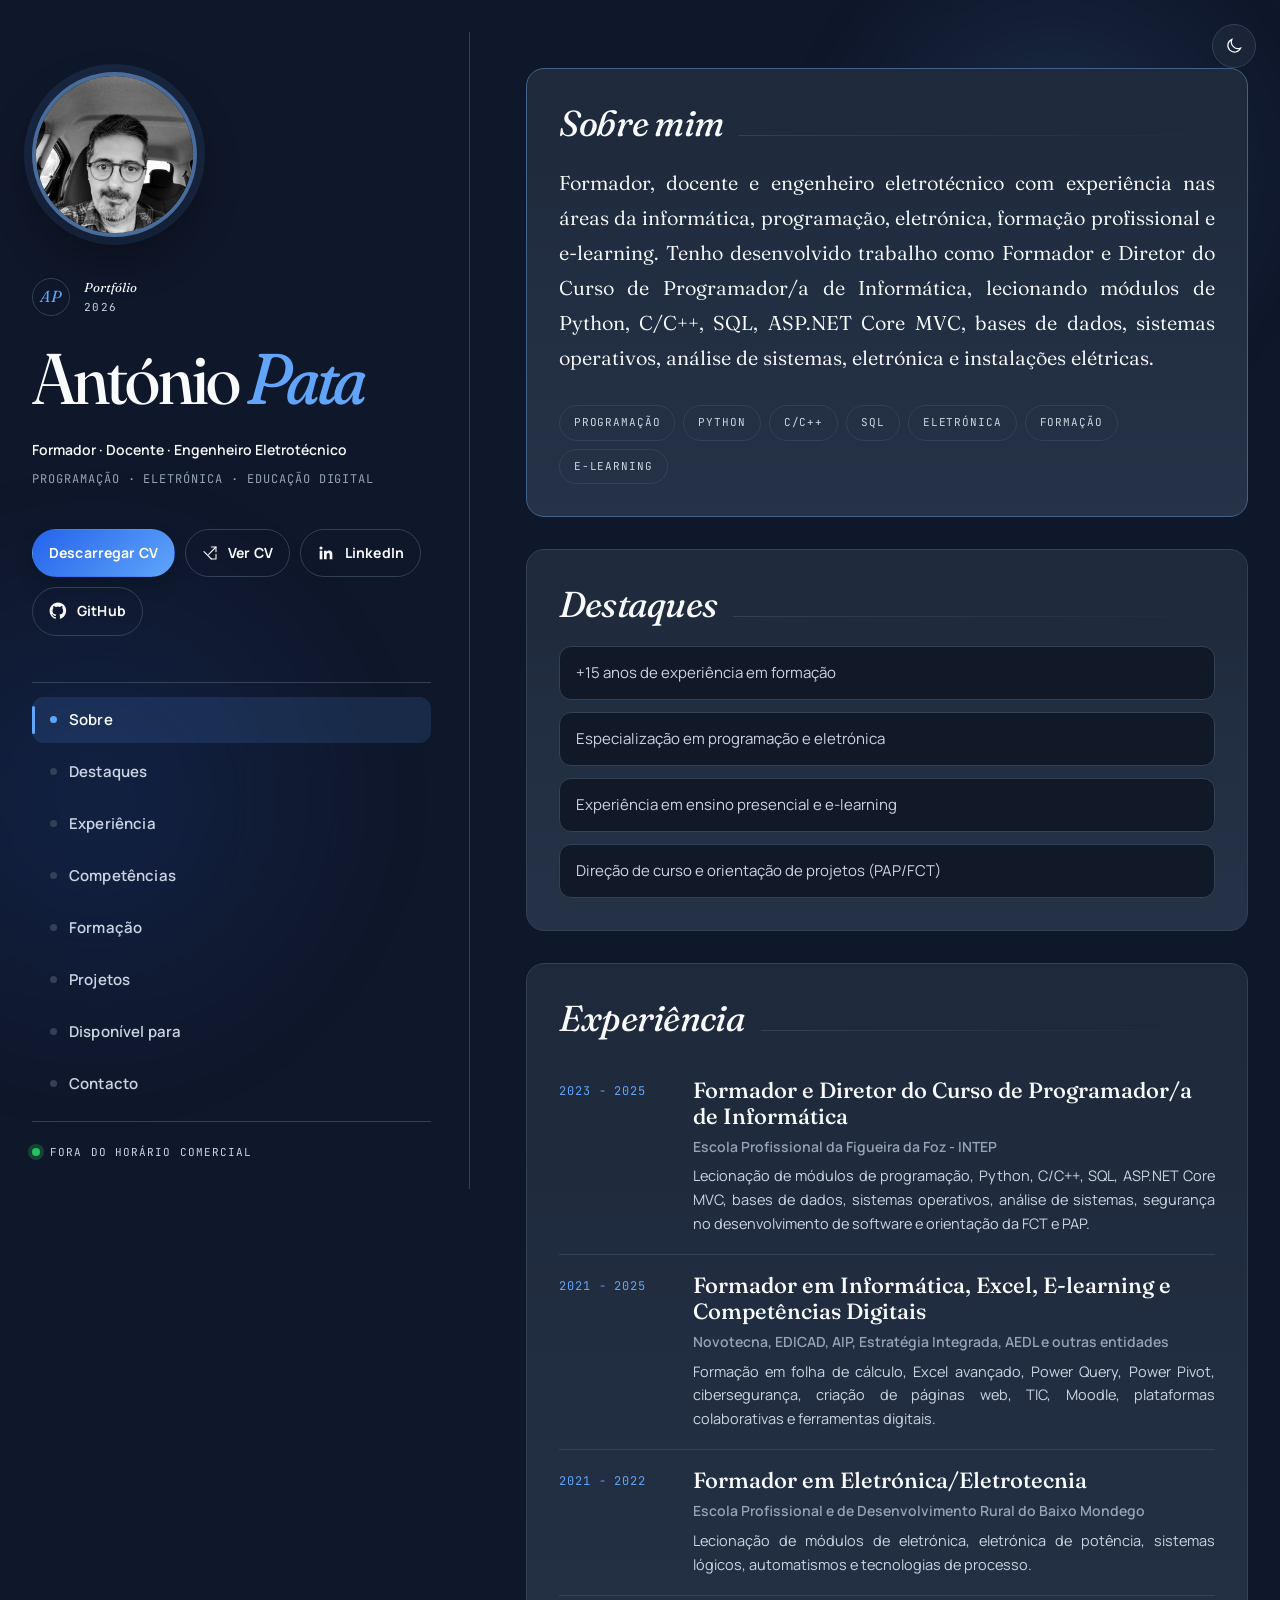
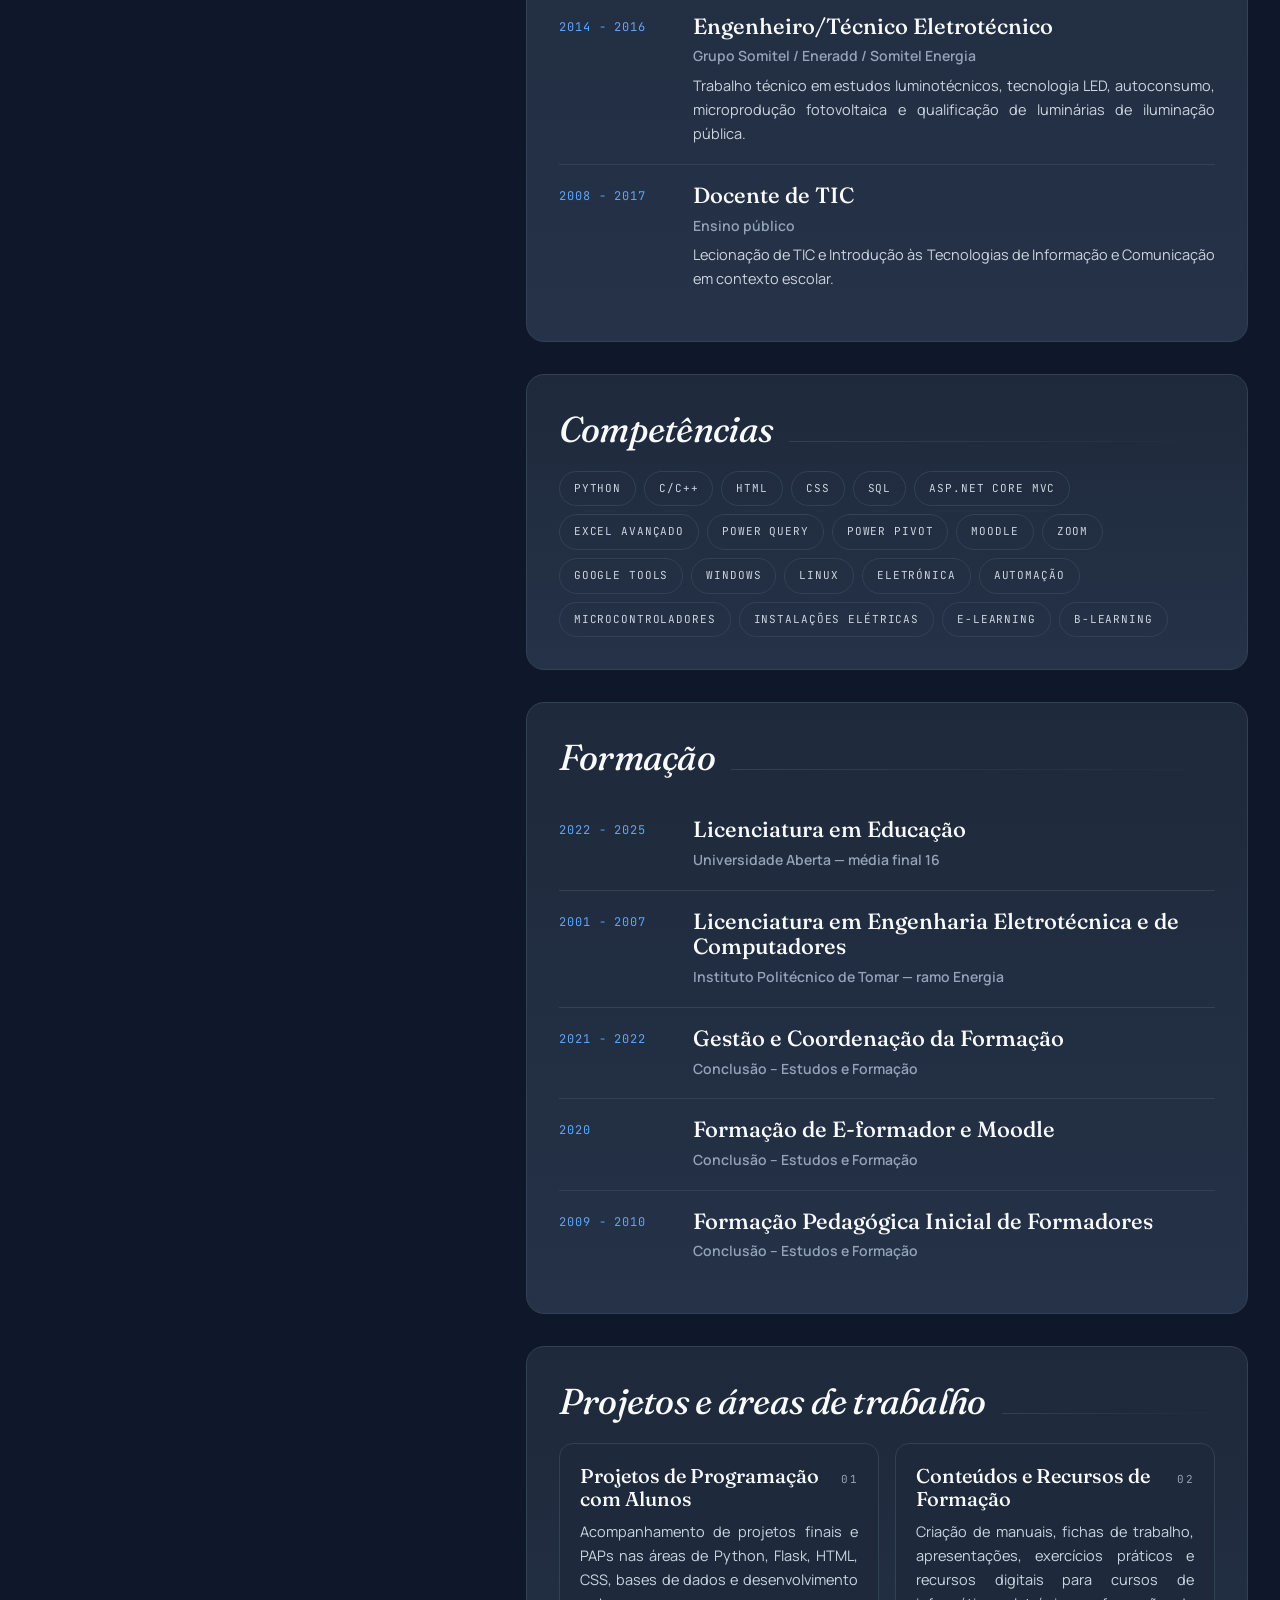
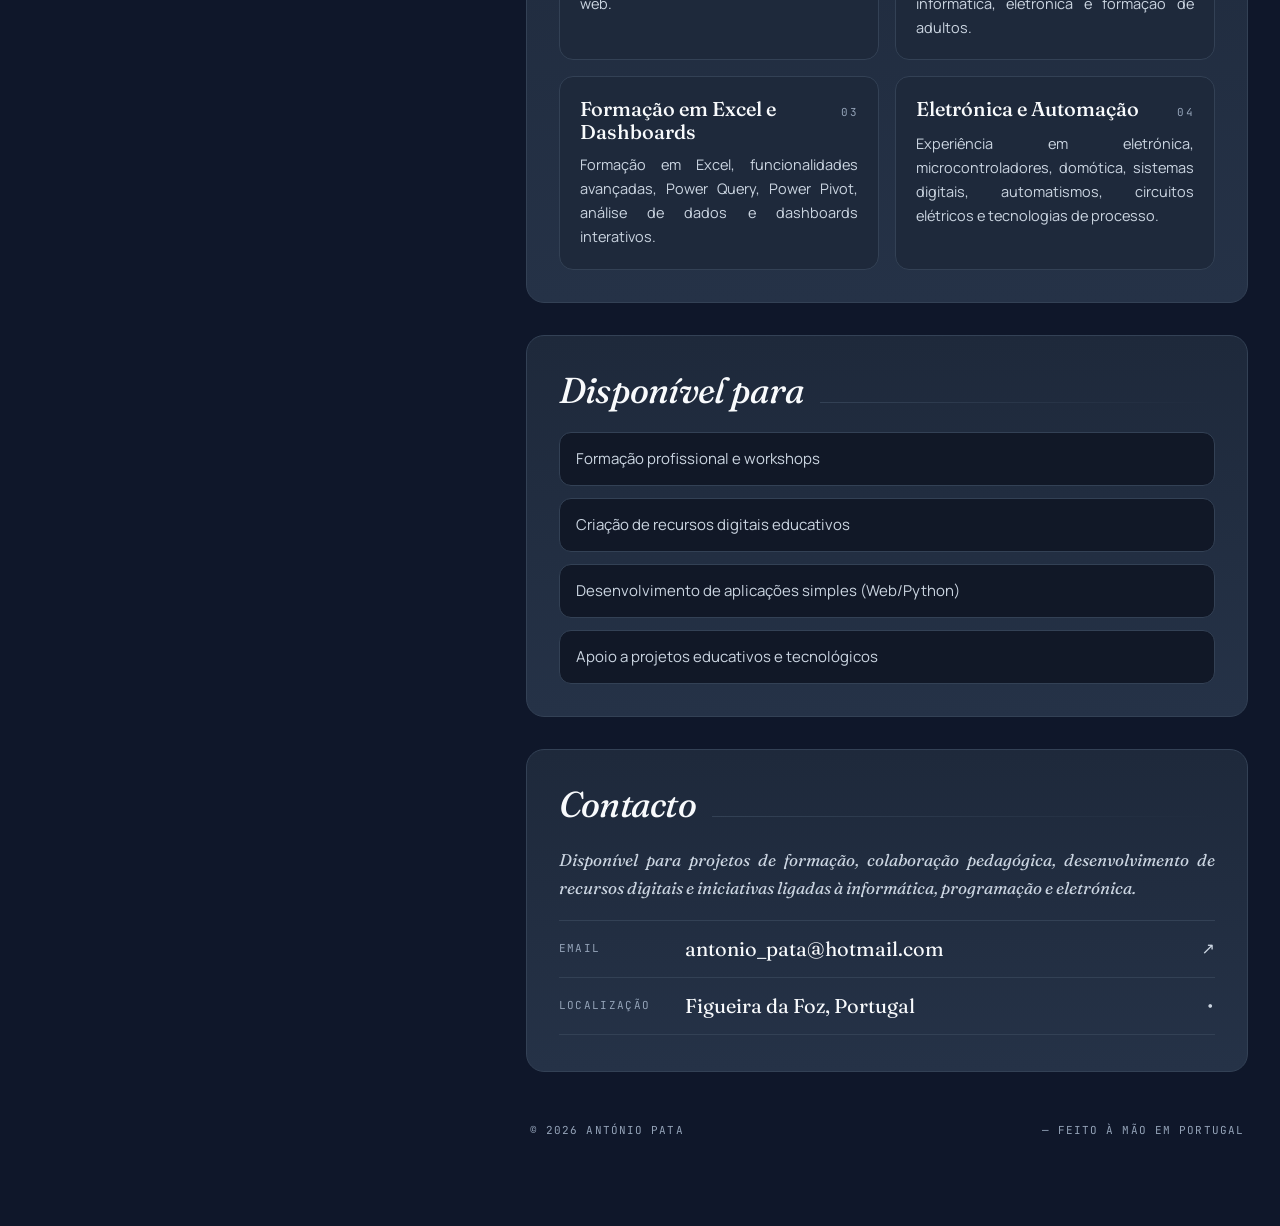
==== commit c44149e8: "Rename 'destaques' class to 'highlights'" ====
--- a/index.html
+++ b/index.html
@@ -112,7 +112,7 @@
 </div>
 
       <nav class="dock" aria-label="Secções">
-        <a href="#hero"  class="active">Sobre</a>
+        <a href="#hero" class="active">Sobre</a>
         <a href="#destaques">Destaques</a>
          <a href="#experiencia">Experiência</a>
         <a href="#competencias">Competências</a>
@@ -158,7 +158,7 @@
     <span class="block-rule"></span>
   </header>
 
-  <ul class="destaques">
+  <ul class="highlights">
     <li>+15 anos de experiência em formação</li>
     <li>Especialização em programação e eletrónica</li>
     <li>Experiência em ensino presencial e e-learning</li>
--- a/style.css
+++ b/style.css
@@ -957,4 +957,4 @@
   background: var(--accent);
 }
 
-}
+
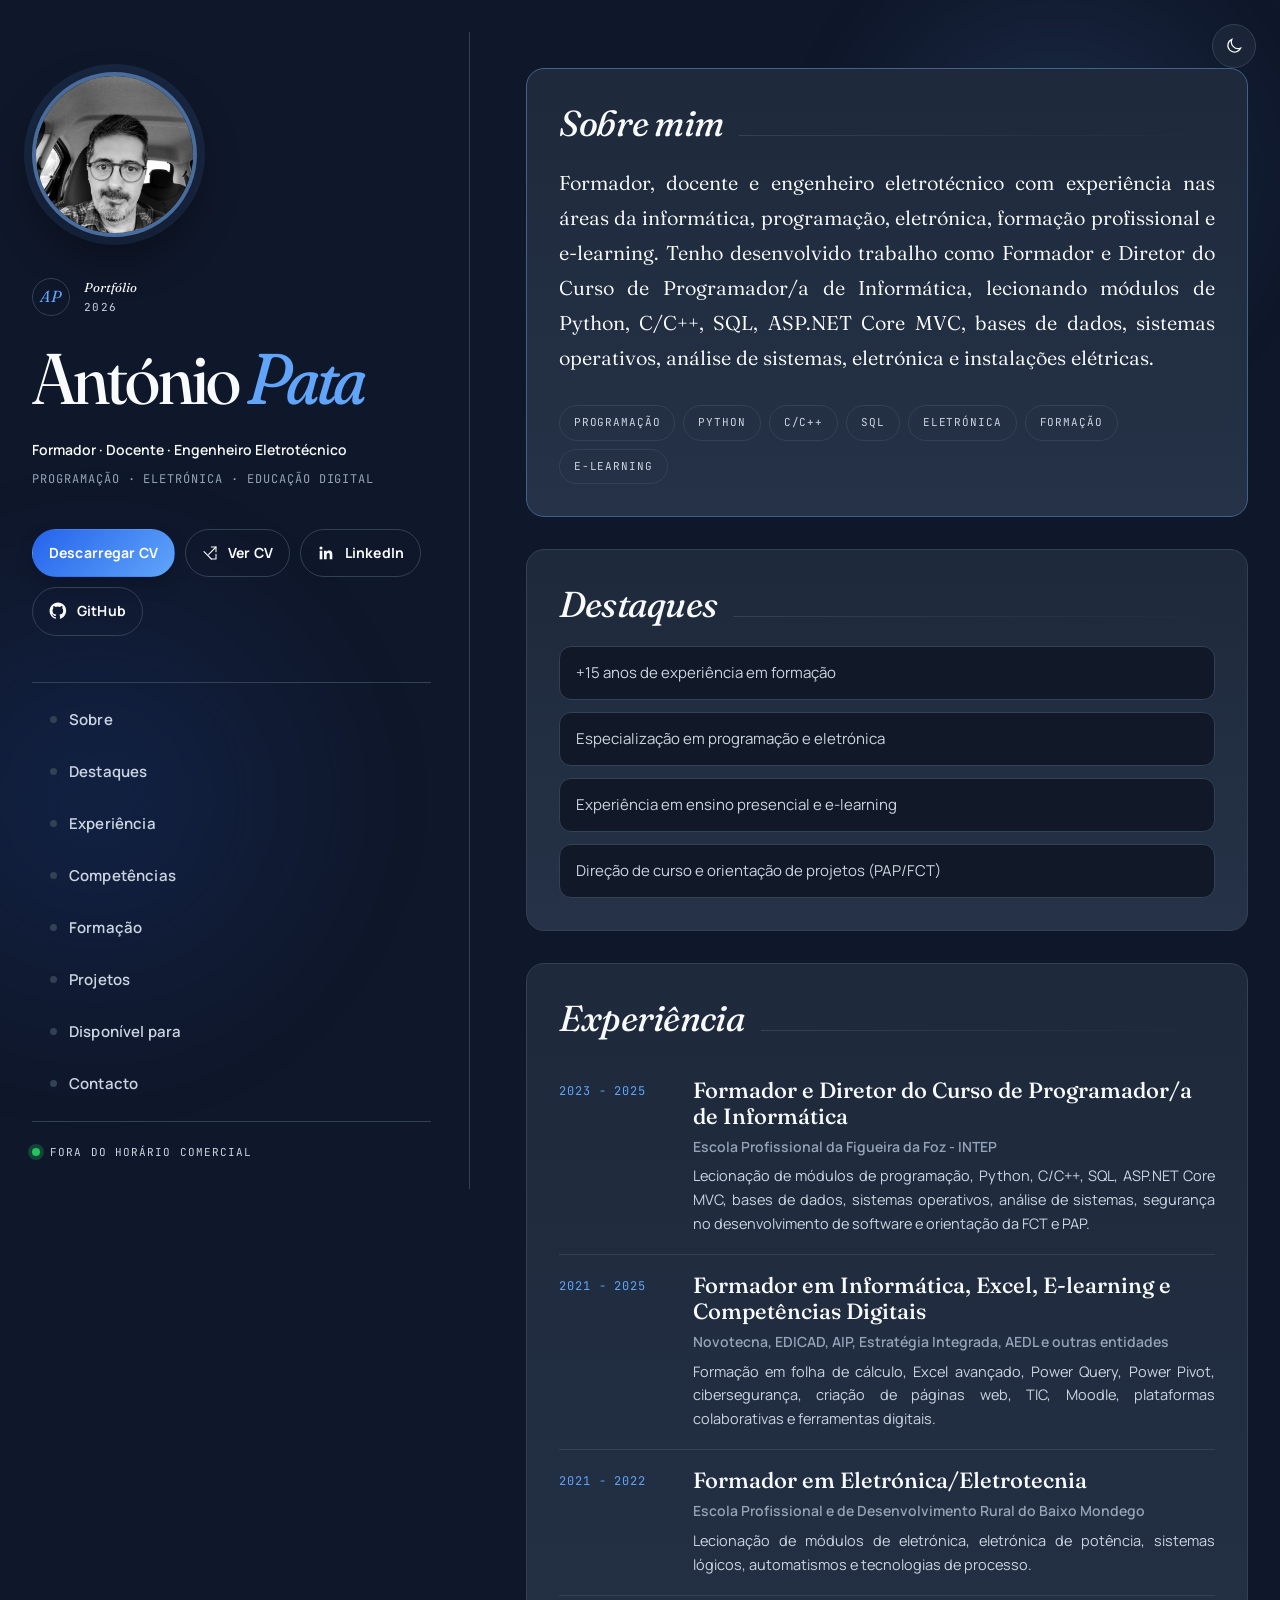
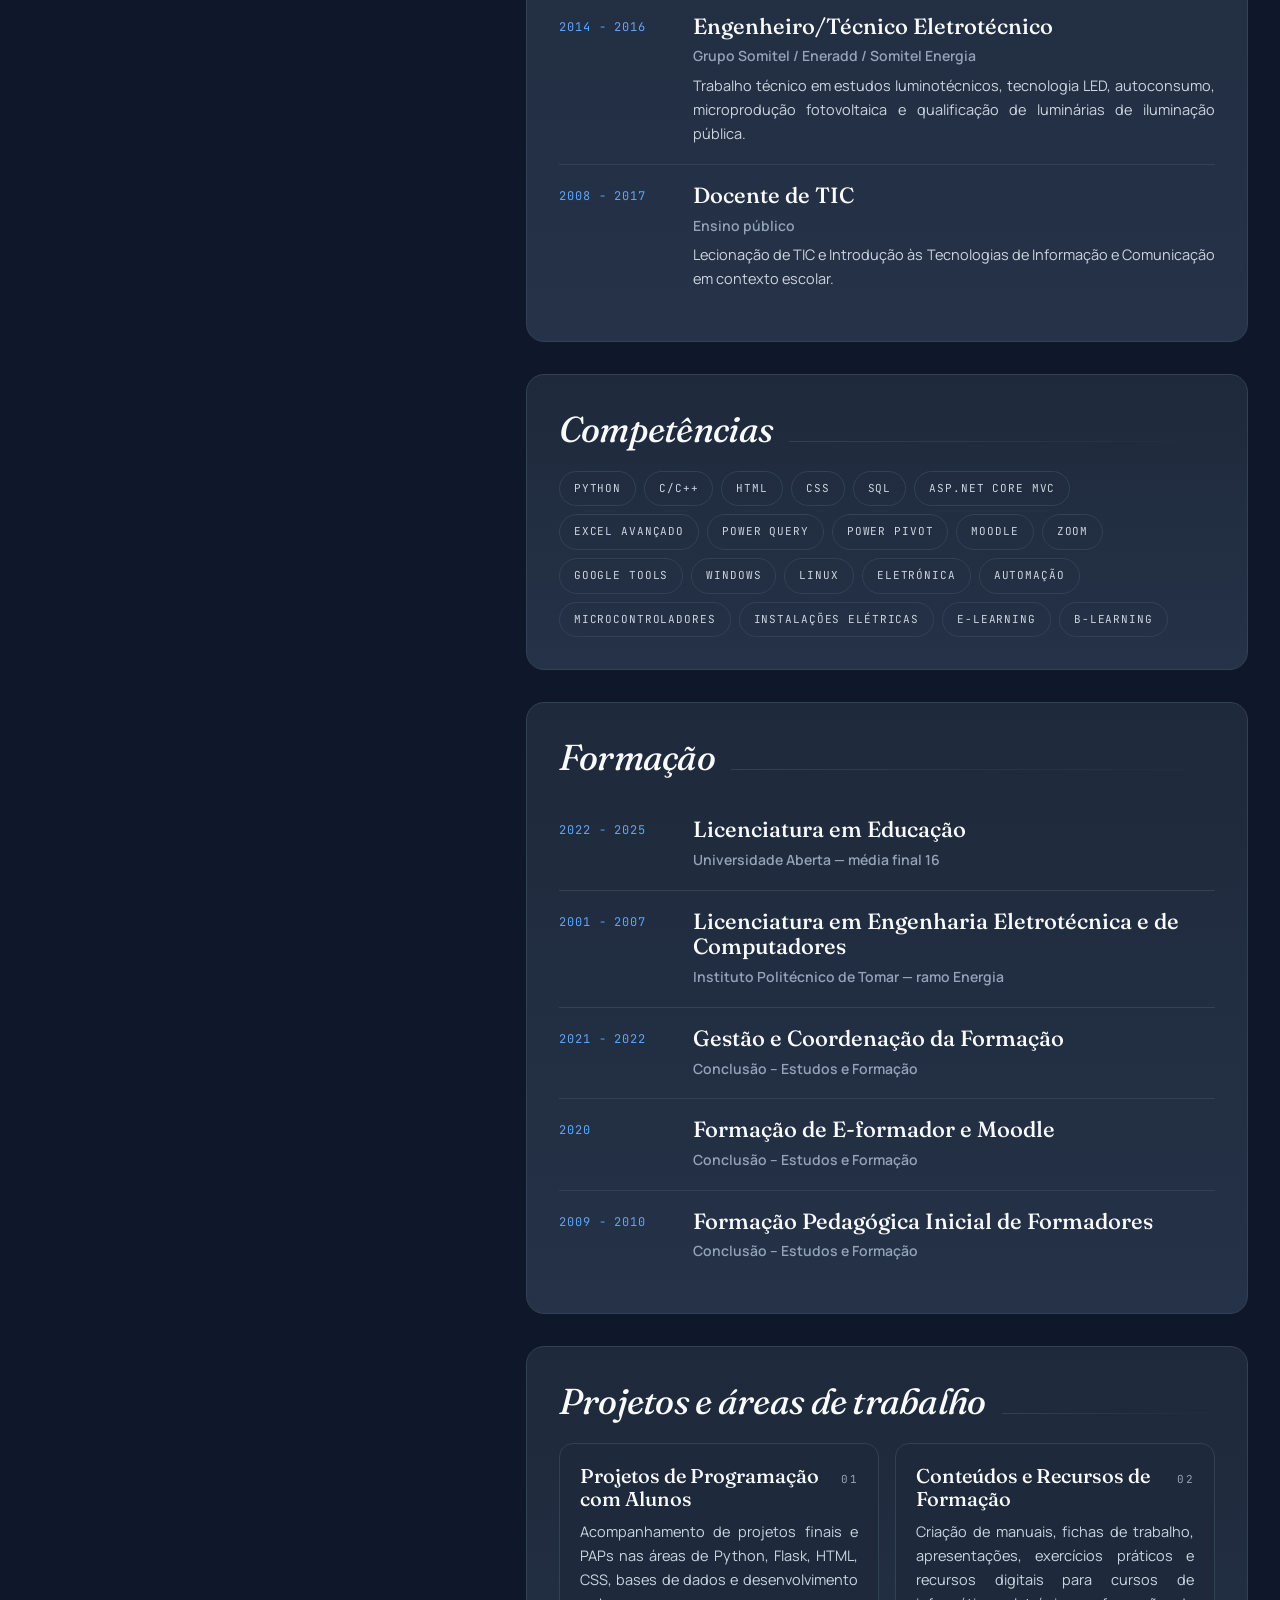
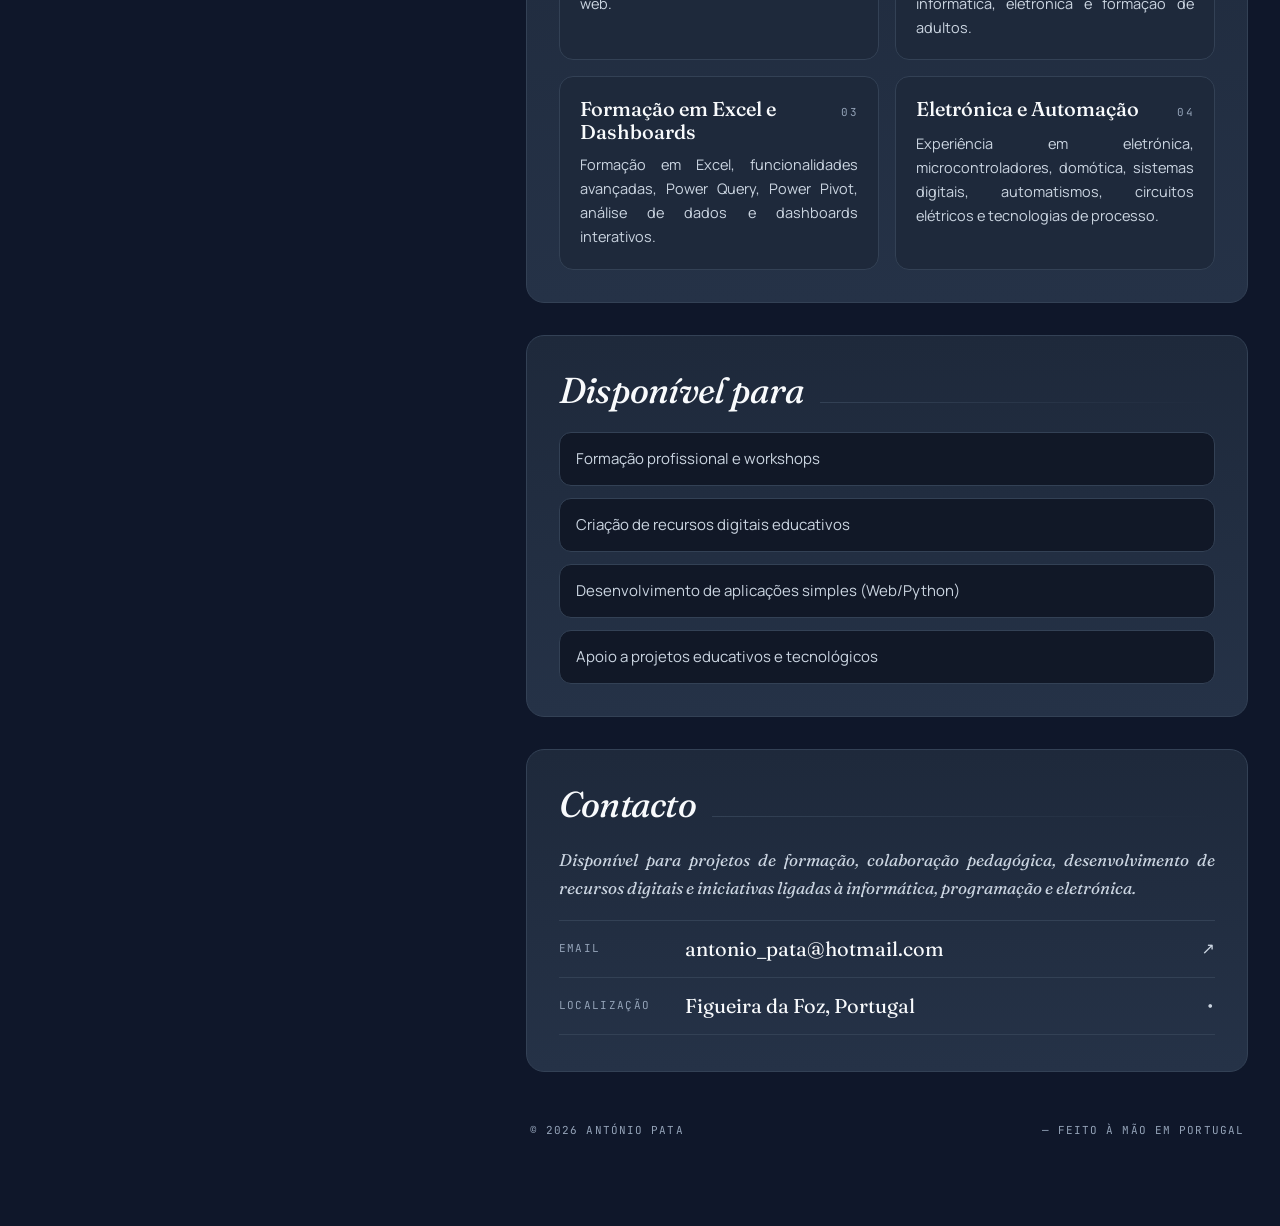
==== commit f934258a: "Remove 'active' class from Sobre link" ====
--- a/index.html
+++ b/index.html
@@ -112,7 +112,7 @@
 </div>
 
       <nav class="dock" aria-label="Secções">
-        <a href="#hero" class="active">Sobre</a>
+        <a href="#hero">Sobre</a>
         <a href="#destaques">Destaques</a>
          <a href="#experiencia">Experiência</a>
         <a href="#competencias">Competências</a>
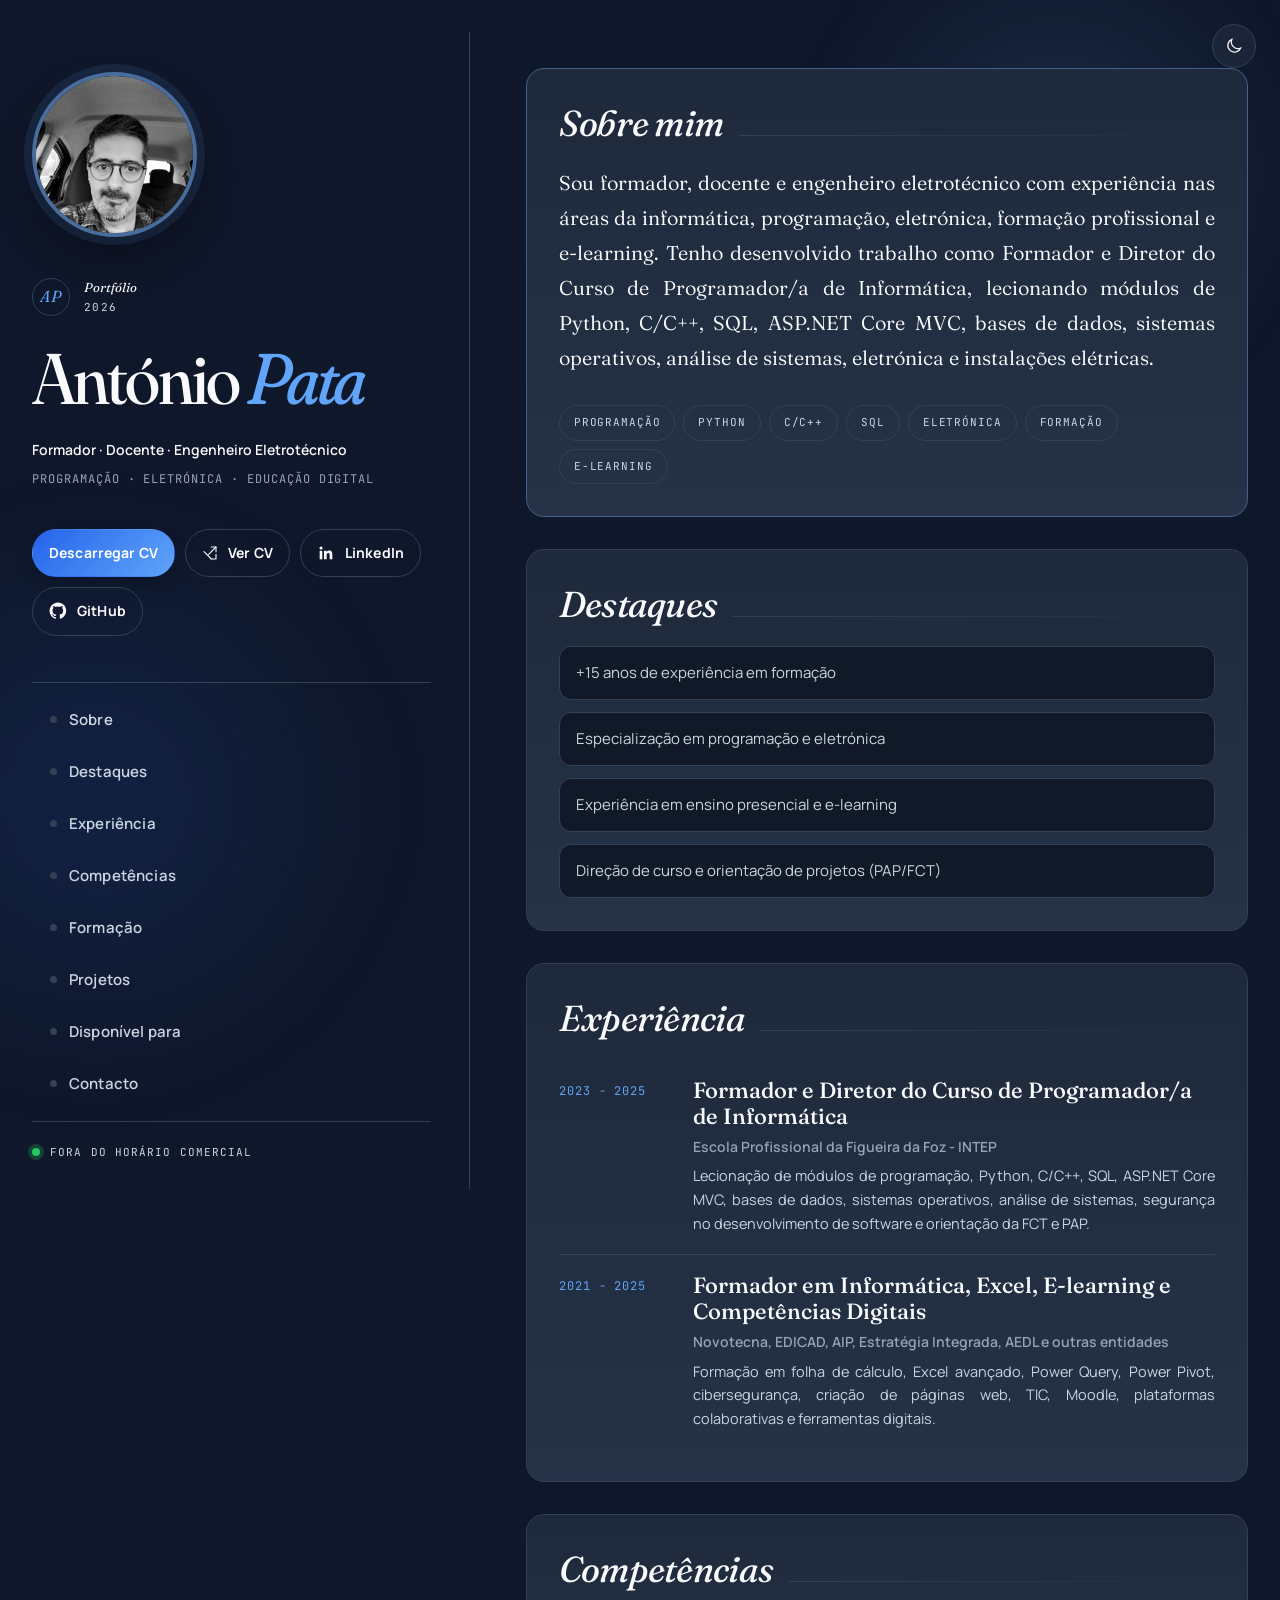
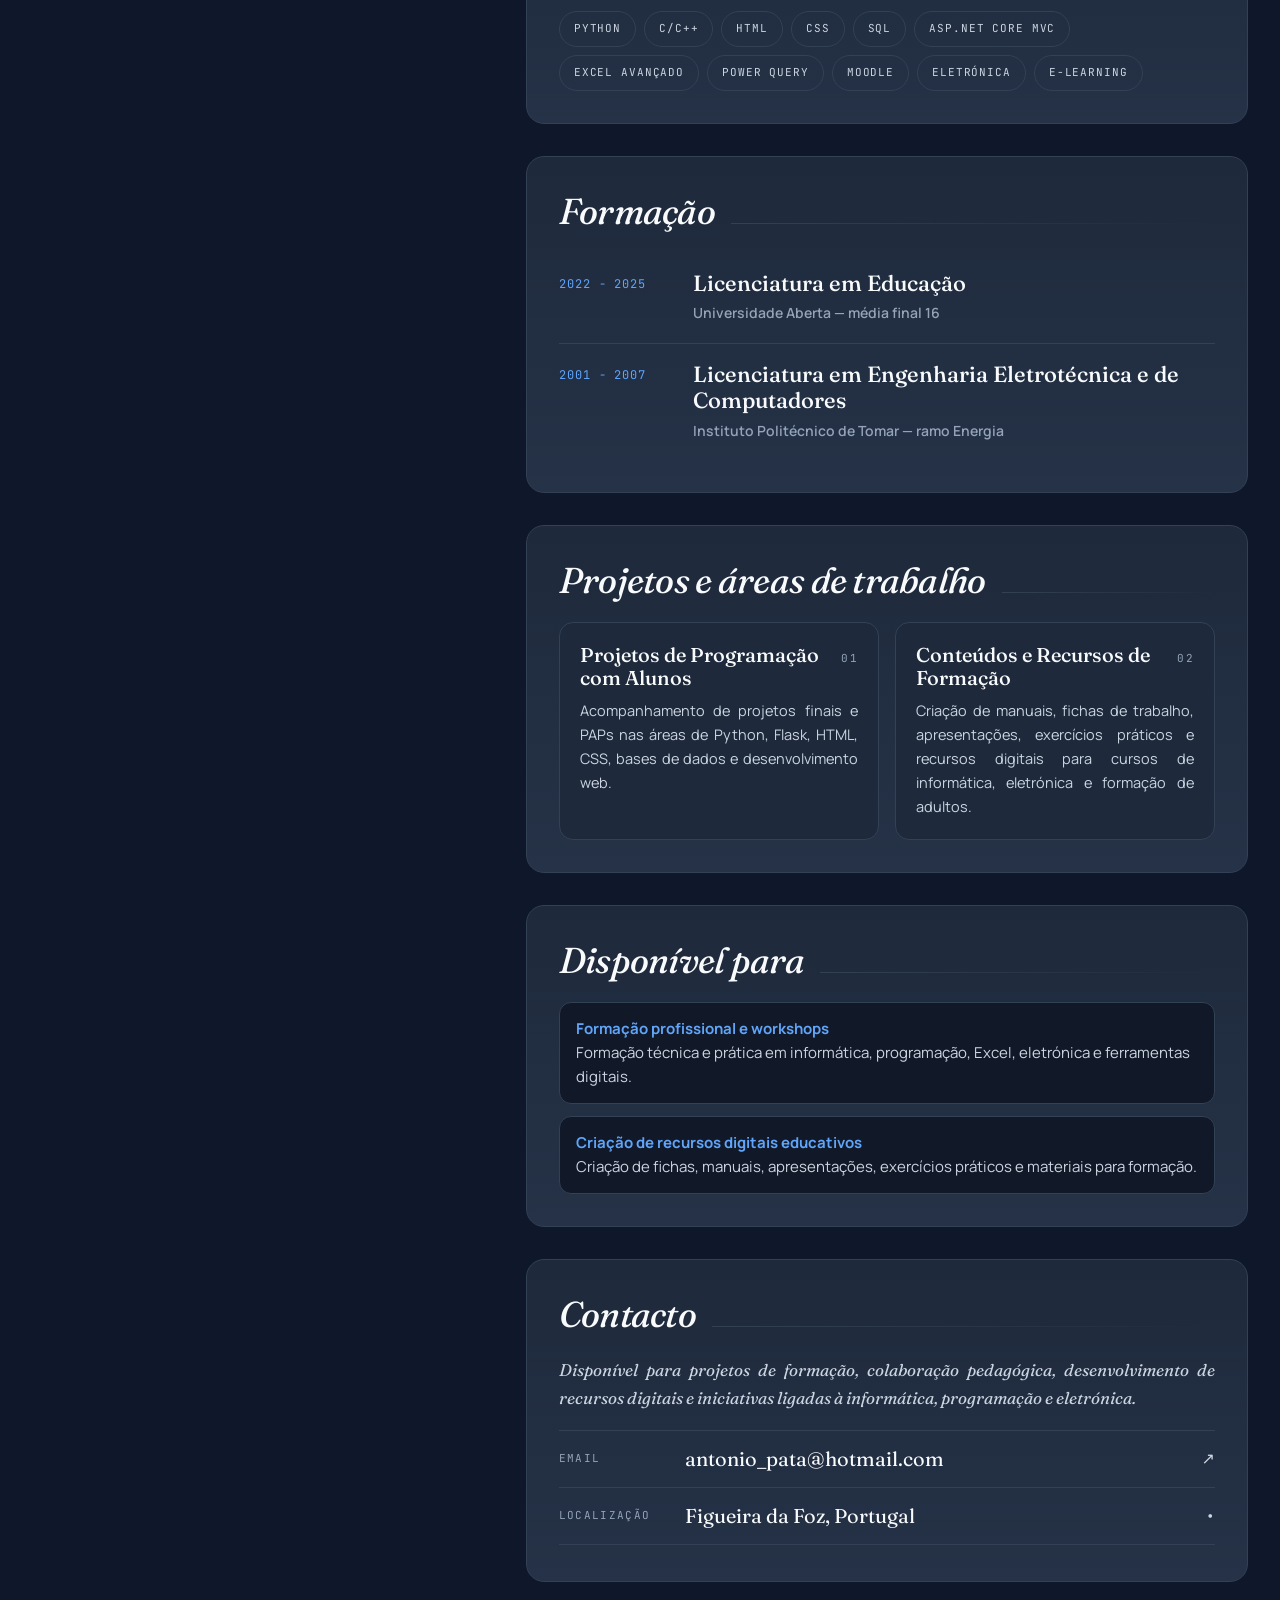
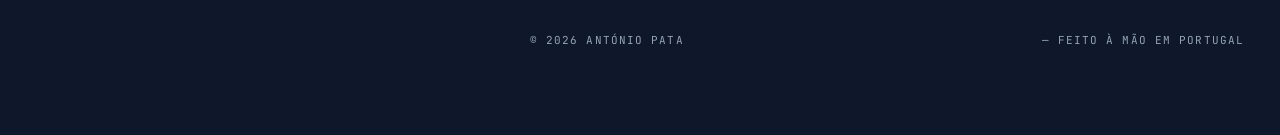
==== commit 275c8662: "Atualização" ====
--- a/index.html
+++ b/index.html
@@ -5,6 +5,7 @@
   <meta name="viewport" content="width=device-width, initial-scale=1.0">
 
   <title>António Pata | Formador, Docente e Engenheiro Eletrotécnico</title>
+  <link rel="icon" type="image/svg+xml" href="favicon.svg">
 
   <meta name="description" content="Portfólio de António Pata. Formador, docente e engenheiro eletrotécnico com experiência em programação, informática, eletrónica, educação digital e formação profissional.">
 
@@ -158,7 +159,7 @@
     <span class="block-rule"></span>
   </header>
 
-  <ul class="highlights">
+  <ul class="highlights" id="destaques-list">
     <li>+15 anos de experiência em formação</li>
     <li>Especialização em programação e eletrónica</li>
     <li>Experiência em ensino presencial e e-learning</li>
@@ -226,7 +227,7 @@
         <span class="block-rule" aria-hidden="true"></span>
       </header>
 
-      <ul class="chips">
+      <ul class="chips" id="competencias-list">
         <li>Python</li>
         <li>C/C++</li>
         <li>HTML</li>
@@ -256,7 +257,7 @@
         <span class="block-rule" aria-hidden="true"></span>
       </header>
 
-      <ul class="timeline">
+      <ul class="timeline" id="formacao-list">
         <li class="timeline-item">
           <span class="timeline-year">2022 - 2025</span>
           <div class="timeline-body">
@@ -345,7 +346,7 @@
     <span class="block-rule"></span>
   </header>
 
-  <ul class="disponivel">
+  <ul class="disponivel" id="disponivel-list">
     <li>Formação profissional e workshops</li>
     <li>Criação de recursos digitais educativos</li>
     <li>Desenvolvimento de aplicações simples (Web/Python)</li>
